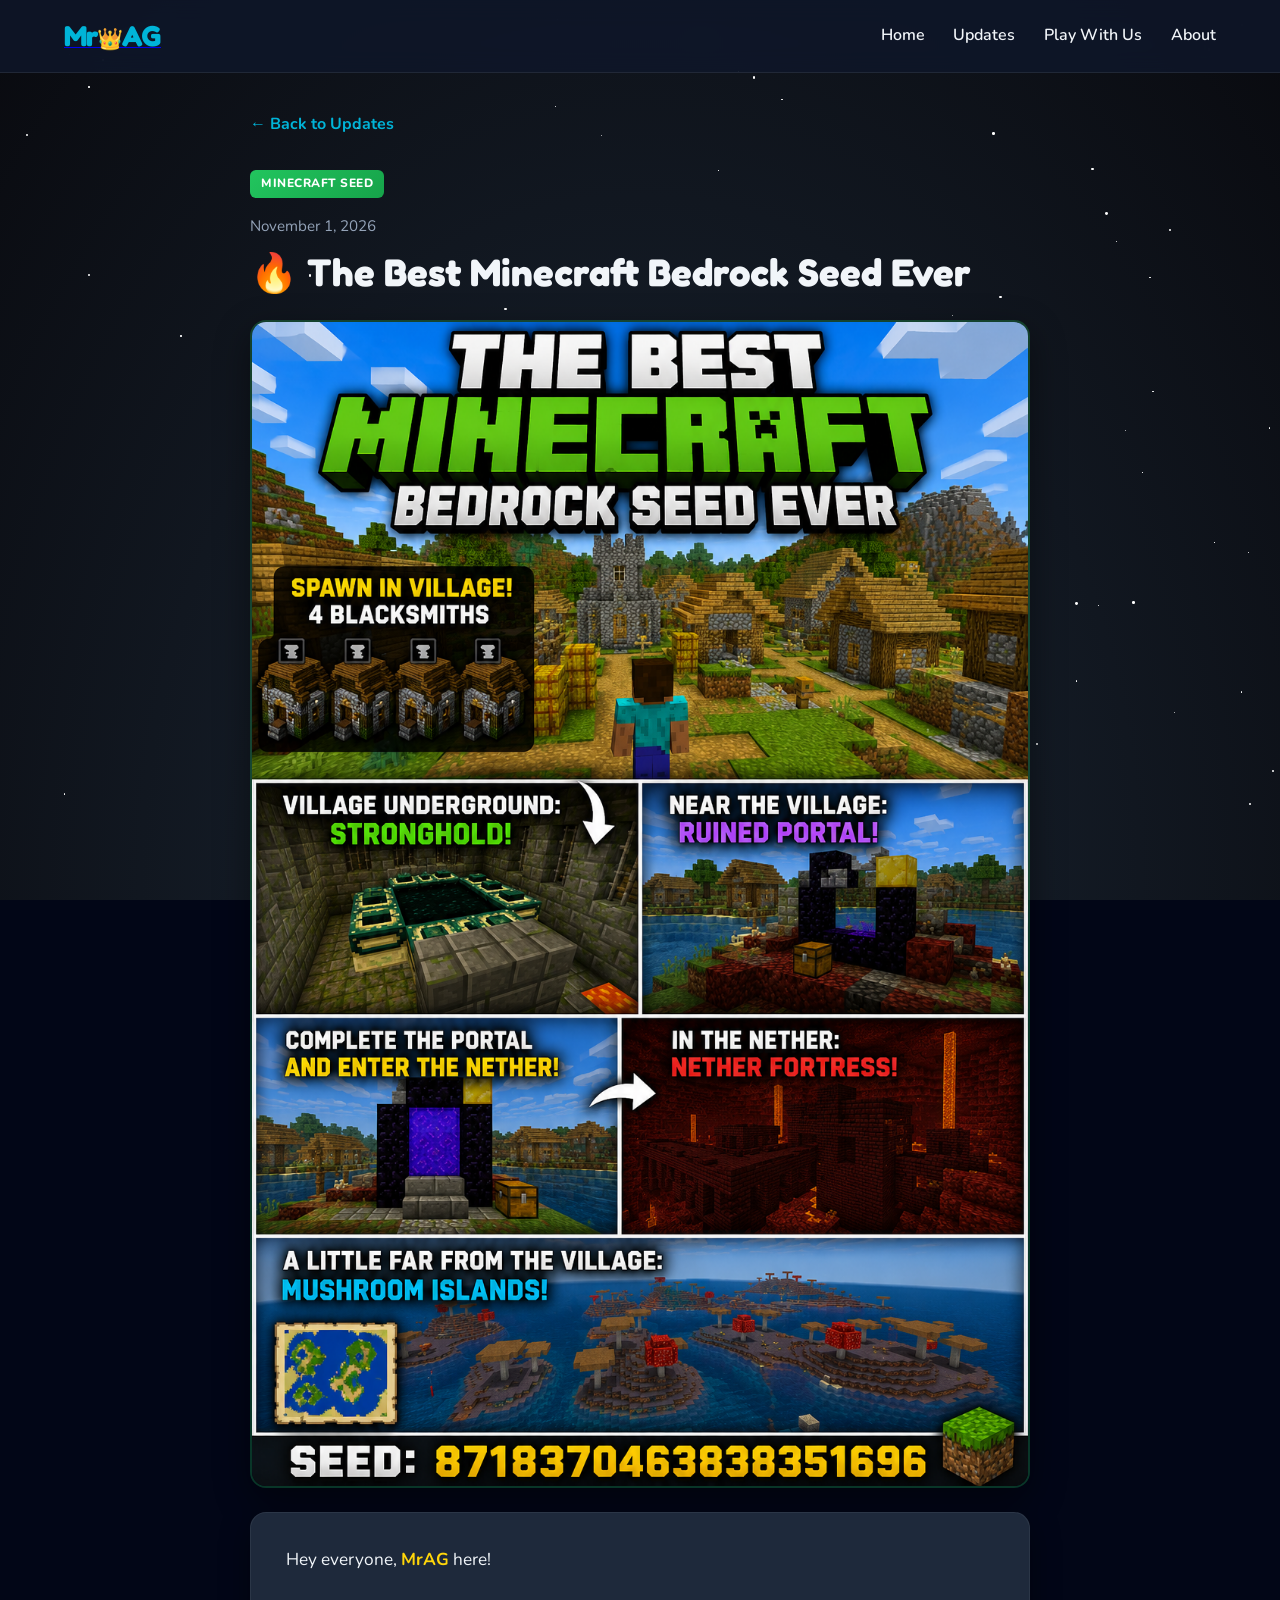
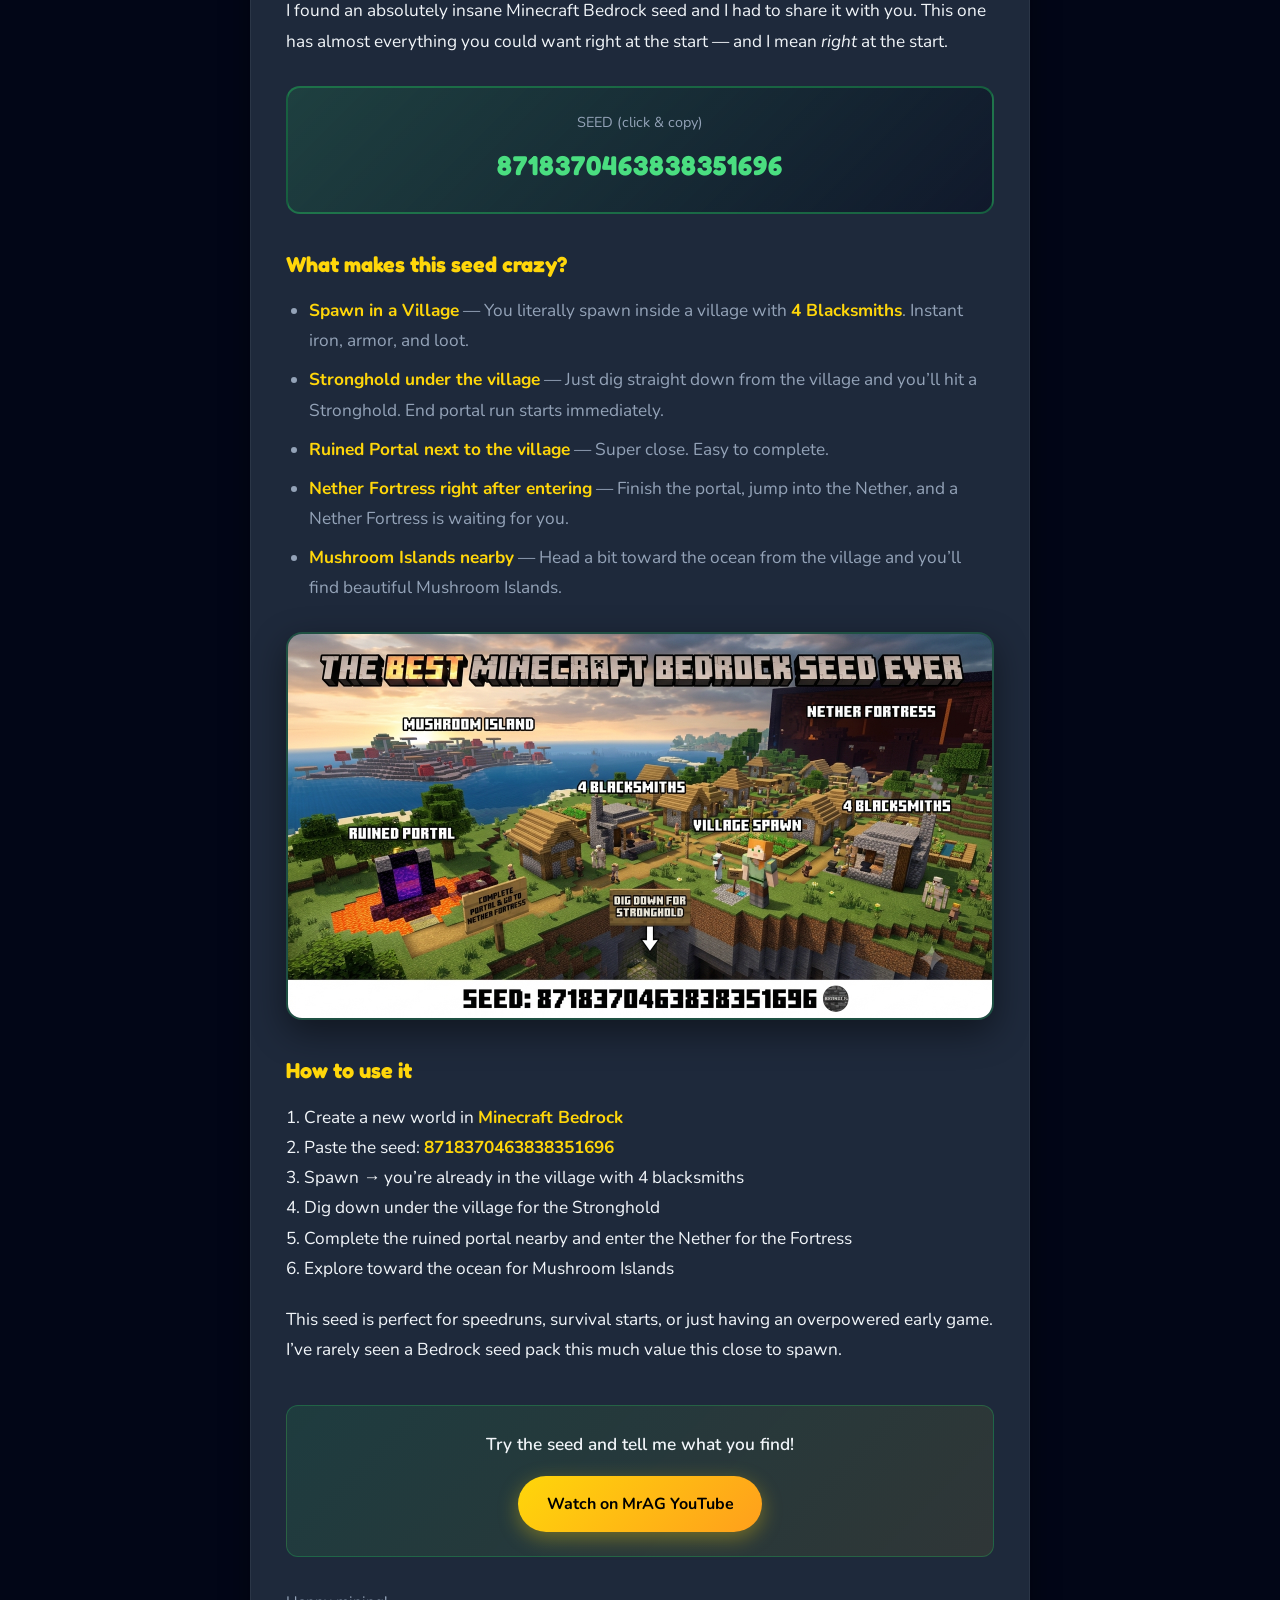
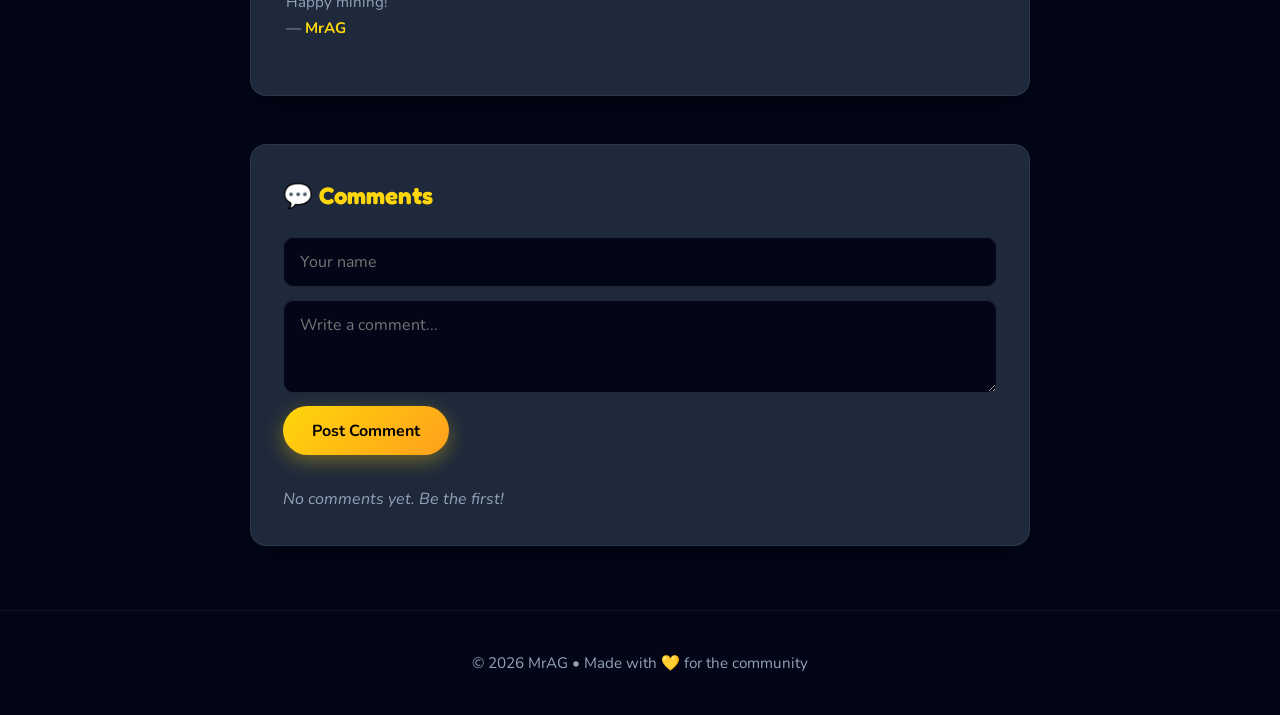
==== post-best-bedrock-seed.html @ db1613ca "Add files via upload" ====
<!DOCTYPE html>
<html lang="en">
<head>
  <meta charset="UTF-8" />
  <meta name="viewport" content="width=device-width, initial-scale=1.0" />
  <title>The Best Minecraft Bedrock Seed Ever | MrAG</title>
  <link rel="stylesheet" href="style.css" />
  <link rel="preconnect" href="https://fonts.googleapis.com">
  <link rel="preconnect" href="https://fonts.gstatic.com" crossorigin>
  <link href="https://fonts.googleapis.com/css2?family=Fredoka:wght@400;500;600;700&family=Nunito:wght@400;600;700;800&display=swap" rel="stylesheet">
  <style>
    .post-page {
      position: relative;
      z-index: 1;
      padding: 7rem 1.5rem 4rem;
      min-height: 100vh;
    }
    .post-container {
      max-width: 780px;
      margin: 0 auto;
    }
    .back-link {
      display: inline-flex;
      align-items: center;
      gap: 0.4rem;
      color: var(--blue);
      text-decoration: none;
      font-weight: 700;
      margin-bottom: 2rem;
      transition: color 0.2s;
    }
    .back-link:hover { color: var(--yellow); }
    .post-header { margin-bottom: 1.5rem; }
    .post-header .date {
      color: var(--text-muted);
      font-size: 0.95rem;
      margin-bottom: 0.6rem;
    }
    .post-header h1 {
      font-family: 'Fredoka', sans-serif;
      font-size: clamp(1.7rem, 5vw, 2.4rem);
      line-height: 1.25;
      margin-bottom: 1rem;
    }
    .post-badge {
      display: inline-block;
      background: linear-gradient(135deg, #22c55e, #16a34a);
      color: white;
      font-size: 0.75rem;
      font-weight: 800;
      padding: 0.3rem 0.7rem;
      border-radius: 6px;
      letter-spacing: 0.5px;
      margin-bottom: 1rem;
    }
    .post-image {
      margin-bottom: 1.5rem;
      border-radius: 16px;
      overflow: hidden;
      box-shadow: 0 12px 35px rgba(0,0,0,0.45);
      border: 2px solid rgba(34, 197, 94, 0.25);
    }
    .post-image img {
      width: 100%;
      height: auto;
      display: block;
    }
    .post-body {
      background: var(--card);
      border-radius: var(--radius);
      padding: 2rem 2.2rem;
      border: 1px solid rgba(255,255,255,0.06);
      box-shadow: var(--shadow);
      line-height: 1.75;
      font-size: 1.08rem;
    }
    .post-body p { margin-bottom: 1.3rem; color: var(--text); }
    .post-body h2 {
      font-family: 'Fredoka', sans-serif;
      font-size: 1.35rem;
      color: var(--yellow);
      margin: 2rem 0 0.8rem;
    }
    .post-body ul {
      margin: 0.8rem 0 1.5rem 1.4rem;
      color: var(--text-muted);
    }
    .post-body li { margin-bottom: 0.55rem; }
    .post-body strong { color: var(--yellow); }
    .seed-box {
      margin: 1.8rem 0;
      padding: 1.4rem 1.6rem;
      background: linear-gradient(135deg, rgba(34, 197, 94, 0.15), rgba(15, 23, 42, 0.9));
      border-radius: 14px;
      border: 2px solid rgba(34, 197, 94, 0.4);
      text-align: center;
    }
    .seed-box .label {
      font-size: 0.9rem;
      color: var(--text-muted);
      margin-bottom: 0.4rem;
    }
    .seed-box .seed-number {
      font-family: 'Fredoka', monospace, sans-serif;
      font-size: clamp(1.2rem, 4vw, 1.7rem);
      font-weight: 700;
      color: #4ade80;
      letter-spacing: 1px;
      word-break: break-all;
      user-select: all;
    }
    .cta-box {
      margin-top: 2.5rem;
      padding: 1.5rem;
      background: linear-gradient(135deg, rgba(34, 197, 94, 0.12), rgba(255, 214, 10, 0.08));
      border-radius: 12px;
      border: 1px solid rgba(34, 197, 94, 0.3);
      text-align: center;
    }
    .cta-box p { margin-bottom: 1rem; font-weight: 600; }
    .comments-section {
      margin-top: 3rem;
      background: var(--card);
      border-radius: var(--radius);
      padding: 2rem;
      border: 1px solid rgba(255,255,255,0.06);
      box-shadow: var(--shadow);
    }
    .comments-title {
      font-family: 'Fredoka', sans-serif;
      font-size: 1.5rem;
      margin-bottom: 1.4rem;
      color: var(--yellow);
    }
    .comment-form {
      display: flex;
      flex-direction: column;
      gap: 0.8rem;
      margin-bottom: 2rem;
    }
    .comment-form input,
    .comment-form textarea {
      background: var(--darker);
      border: 1px solid rgba(255,255,255,0.12);
      border-radius: 10px;
      padding: 0.8rem 1rem;
      color: var(--text);
      font-size: 1rem;
      font-family: inherit;
      outline: none;
    }
    .comment-form input:focus,
    .comment-form textarea:focus { border-color: var(--blue); }
    .comment-form button { align-self: flex-start; }
    .comments-list {
      display: flex;
      flex-direction: column;
      gap: 1rem;
    }
    .comment-item {
      background: var(--darker);
      border-radius: 12px;
      padding: 1rem 1.2rem;
      border-left: 3px solid var(--blue);
    }
    .comment-item .c-name {
      font-weight: 700;
      color: var(--yellow);
      margin-bottom: 0.25rem;
    }
    .comment-item .c-date {
      font-size: 0.8rem;
      color: var(--text-muted);
      margin-bottom: 0.5rem;
    }
    .comment-item .c-text {
      color: var(--text);
      white-space: pre-wrap;
      line-height: 1.5;
    }
    .no-comments {
      color: var(--text-muted);
      font-style: italic;
    }
  </style>
</head>
<body>
  <div class="stars" id="stars"></div>

  <nav class="navbar">
    <div class="nav-container">
      <a href="index.html" class="logo">
        <span class="logo-text">Mr<span class="logo-crown">👑</span>AG</span>
      </a>
      <ul class="nav-links" id="navLinks">
        <li><a href="index.html#home">Home</a></li>
        <li><a href="index.html#updates">Updates</a></li>
        <li><a href="index.html#play">Play With Us</a></li>
        <li><a href="index.html#about">About</a></li>
      </ul>
      <button class="hamburger" id="hamburger" aria-label="Menu">
        <span></span><span></span><span></span>
      </button>
    </div>
  </nav>

  <main class="post-page" data-post-id="best-bedrock-seed">
    <div class="post-container">
      <a href="index.html#updates" class="back-link">← Back to Updates</a>

      <article>
        <div class="post-header">
          <span class="post-badge">MINECRAFT SEED</span>
          <div class="date">November 1, 2026</div>
          <h1>🔥 The Best Minecraft Bedrock Seed Ever</h1>
        </div>

        <div class="post-image">
          <img src="seed-guide.jpg" alt="The Best Minecraft Bedrock Seed Ever - Full Guide" />
        </div>

        <div class="post-body">
          <p>Hey everyone, <strong>MrAG</strong> here!</p>

          <p>I found an absolutely insane Minecraft Bedrock seed and I had to share it with you. This one has almost everything you could want right at the start — and I mean <em>right</em> at the start.</p>

          <div class="seed-box">
            <div class="label">SEED (click & copy)</div>
            <div class="seed-number">8718370463838351696</div>
          </div>

          <h2>What makes this seed crazy?</h2>
          <ul>
            <li><strong>Spawn in a Village</strong> — You literally spawn inside a village with <strong>4 Blacksmiths</strong>. Instant iron, armor, and loot.</li>
            <li><strong>Stronghold under the village</strong> — Just dig straight down from the village and you’ll hit a Stronghold. End portal run starts immediately.</li>
            <li><strong>Ruined Portal next to the village</strong> — Super close. Easy to complete.</li>
            <li><strong>Nether Fortress right after entering</strong> — Finish the portal, jump into the Nether, and a Nether Fortress is waiting for you.</li>
            <li><strong>Mushroom Islands nearby</strong> — Head a bit toward the ocean from the village and you’ll find beautiful Mushroom Islands.</li>
          </ul>

          <div class="post-image" style="margin: 1.8rem 0;">
            <img src="seed-overview.jpg" alt="Seed overview - Village, Portal, Stronghold, Mushroom Island" />
          </div>

          <h2>How to use it</h2>
          <p>1. Create a new world in <strong>Minecraft Bedrock</strong><br>
          2. Paste the seed: <strong>8718370463838351696</strong><br>
          3. Spawn → you’re already in the village with 4 blacksmiths<br>
          4. Dig down under the village for the Stronghold<br>
          5. Complete the ruined portal nearby and enter the Nether for the Fortress<br>
          6. Explore toward the ocean for Mushroom Islands</p>

          <p>This seed is perfect for speedruns, survival starts, or just having an overpowered early game. I’ve rarely seen a Bedrock seed pack this much value this close to spawn.</p>

          <div class="cta-box">
            <p>Try the seed and tell me what you find!</p>
            <a href="https://www.youtube.com/channel/UCVmaqsWX8SFFUA2DObU6sYA" target="_blank" class="btn btn-primary">Watch on MrAG YouTube</a>
          </div>

          <p style="margin-top: 2rem; color: var(--text-muted); font-size: 0.95rem;">
            Happy mining!<br>
            — <strong>MrAG</strong>
          </p>
        </div>
      </article>

      <div class="comments-section" id="commentsSection">
        <h2 class="comments-title">💬 Comments</h2>
        <form class="comment-form" id="commentForm">
          <input type="text" id="commentName" placeholder="Your name" required maxlength="40" />
          <textarea id="commentText" placeholder="Write a comment..." rows="3" required maxlength="500"></textarea>
          <button type="submit" class="btn btn-primary">Post Comment</button>
        </form>
        <div class="comments-list" id="commentsList"></div>
      </div>
    </div>
  </main>

  <footer class="footer">
    <div class="container">
      <p>© 2026 MrAG • Made with 💛 for the community</p>
    </div>
  </footer>

  <script src="script.js"></script>
</body>
</html>
---- style.css ----
/* ========== RESET & BASE ========== */
* {
  margin: 0;
  padding: 0;
  box-sizing: border-box;
}

:root {
  --yellow: #ffd60a;
  --yellow-dark: #f4a261;
  --blue: #00b4d8;
  --blue-dark: #0077b6;
  --purple: #7b2cbf;
  --dark: #0f172a;
  --darker: #020617;
  --card: #1e293b;
  --text: #f1f5f9;
  --text-muted: #94a3b8;
  --success: #22c55e;
  --radius: 16px;
  --shadow: 0 10px 30px rgba(0,0,0,0.4);
}

html {
  scroll-behavior: smooth;
}

body {
  font-family: 'Nunito', 'Fredoka', sans-serif;
  background: var(--darker);
  color: var(--text);
  line-height: 1.6;
  overflow-x: hidden;
}

/* ========== STARS BACKGROUND ========== */
.stars {
  position: fixed;
  top: 0;
  left: 0;
  width: 100%;
  height: 100%;
  pointer-events: none;
  z-index: 0;
  background: radial-gradient(ellipse at bottom, #1b2735 0%, #090a0f 100%);
}

.star {
  position: absolute;
  background: white;
  border-radius: 50%;
  animation: twinkle var(--duration) ease-in-out infinite;
}

@keyframes twinkle {
  0%, 100% { opacity: 0.3; transform: scale(1); }
  50% { opacity: 1; transform: scale(1.2); }
}

/* ========== NAVBAR ========== */
.navbar {
  position: fixed;
  top: 0;
  left: 0;
  width: 100%;
  z-index: 1000;
  background: rgba(15, 23, 42, 0.85);
  backdrop-filter: blur(12px);
  border-bottom: 1px solid rgba(255,255,255,0.08);
}

.nav-container {
  max-width: 1200px;
  margin: 0 auto;
  padding: 0.8rem 1.5rem;
  display: flex;
  align-items: center;
  justify-content: space-between;
}

.logo-text {
  font-family: 'Fredoka', sans-serif;
  font-size: 1.8rem;
  font-weight: 700;
  color: var(--blue);
  text-decoration: none;
  letter-spacing: -1px;
}

.logo-crown {
  font-size: 1.3rem;
  vertical-align: middle;
}

.nav-links {
  display: flex;
  list-style: none;
  gap: 1.8rem;
  align-items: center;
}

.nav-links a {
  color: var(--text);
  text-decoration: none;
  font-weight: 600;
  font-size: 1rem;
  transition: color 0.2s;
}

.nav-links a:hover {
  color: var(--yellow);
}

.btn-nav {
  background: linear-gradient(135deg, var(--yellow), var(--yellow-dark));
  color: #000 !important;
  padding: 0.45rem 1.1rem;
  border-radius: 50px;
  font-weight: 700 !important;
}

.hamburger {
  display: none;
  flex-direction: column;
  gap: 5px;
  background: none;
  border: none;
  cursor: pointer;
}

.hamburger span {
  width: 26px;
  height: 3px;
  background: var(--text);
  border-radius: 3px;
  transition: 0.3s;
}

/* ========== HERO ========== */
.hero {
  position: relative;
  min-height: 100vh;
  display: flex;
  align-items: center;
  padding: 6rem 1.5rem 4rem;
  z-index: 1;
}

.hero-content {
  max-width: 1200px;
  margin: 0 auto;
  display: grid;
  grid-template-columns: 1.2fr 1fr;
  gap: 3rem;
  align-items: center;
  width: 100%;
}

.hero-text h1 {
  font-family: 'Fredoka', sans-serif;
  font-size: clamp(2.5rem, 6vw, 4rem);
  font-weight: 700;
  line-height: 1.15;
  margin-bottom: 0.8rem;
}

.highlight {
  background: linear-gradient(135deg, var(--yellow), #ff9f1c);
  -webkit-background-clip: text;
  -webkit-text-fill-color: transparent;
  background-clip: text;
}

.tagline {
  font-size: 1.25rem;
  color: var(--blue);
  font-weight: 700;
  margin-bottom: 0.6rem;
}

.hero-desc {
  color: var(--text-muted);
  font-size: 1.1rem;
  margin-bottom: 2rem;
  max-width: 480px;
}

.hero-btns {
  display: flex;
  gap: 1rem;
  flex-wrap: wrap;
}

.btn {
  display: inline-block;
  padding: 0.85rem 1.8rem;
  border-radius: 50px;
  font-weight: 700;
  font-size: 1rem;
  text-decoration: none;
  transition: all 0.25s ease;
  border: none;
  cursor: pointer;
  font-family: inherit;
}

.btn-primary {
  background: linear-gradient(135deg, var(--yellow), #ff9f1c);
  color: #000;
  box-shadow: 0 6px 20px rgba(255, 214, 10, 0.35);
}

.btn-primary:hover {
  transform: translateY(-3px);
  box-shadow: 0 10px 28px rgba(255, 214, 10, 0.5);
}

.btn-secondary {
  background: transparent;
  color: var(--text);
  border: 2px solid var(--blue);
}

.btn-secondary:hover {
  background: var(--blue);
  color: #000;
}

/* Hero Logo */
.hero-character {
  position: relative;
  display: flex;
  justify-content: center;
  align-items: center;
}

.logo-hero {
  max-width: 420px;
  width: 100%;
}

.hero-logo {
  width: 100%;
  height: auto;
  border-radius: 20px;
  animation: bounce 3s ease-in-out infinite;
  filter: drop-shadow(0 12px 28px rgba(0, 180, 216, 0.35));
  display: block;
}

@keyframes bounce {
  0%, 100% { transform: translateY(0); }
  50% { transform: translateY(-14px); }
}

.wave {
  position: absolute;
  bottom: 0;
  left: 0;
  width: 100%;
  line-height: 0;
}

.wave svg {
  width: 100%;
  height: 80px;
}

/* ========== SECTIONS ========== */
.section {
  position: relative;
  z-index: 1;
  padding: 5rem 1.5rem;
}

.container {
  max-width: 1100px;
  margin: 0 auto;
}

.section-title {
  font-family: 'Fredoka', sans-serif;
  font-size: clamp(1.8rem, 4vw, 2.6rem);
  text-align: center;
  margin-bottom: 0.5rem;
}

.section-subtitle {
  text-align: center;
  color: var(--text-muted);
  margin-bottom: 3rem;
  font-size: 1.1rem;
}

/* ========== UPDATES ========== */
.updates-section {
  background: var(--darker);
}

.updates-list {
  display: flex;
  flex-direction: column;
  gap: 1.4rem;
  margin-bottom: 3rem;
}

.update-card-link {
  text-decoration: none;
  color: inherit;
  display: block;
}

.update-card {
  background: var(--card);
  border-radius: var(--radius);
  padding: 1.5rem 1.8rem;
  border-left: 5px solid var(--yellow);
  box-shadow: var(--shadow);
  transition: transform 0.25s, box-shadow 0.25s;
  cursor: pointer;
}

.update-card-link:hover .update-card {
  transform: translateY(-5px);
  box-shadow: 0 16px 40px rgba(0,0,0,0.5);
}

.update-meta {
  display: flex;
  align-items: center;
  gap: 0.8rem;
  margin-bottom: 0.7rem;
}

.update-meta .badge-new {
  background: #ef4444;
  color: white;
  font-size: 0.7rem;
  font-weight: 800;
  padding: 0.2rem 0.55rem;
  border-radius: 5px;
  letter-spacing: 0.5px;
}

.update-meta .date {
  font-size: 0.85rem;
  color: var(--text-muted);
}

.update-card h3 {
  font-size: 1.3rem;
  margin-bottom: 0.5rem;
  color: var(--yellow);
}

.update-thumb {
  margin: 0.8rem 0 1rem;
  border-radius: 12px;
  overflow: hidden;
  border: 1px solid rgba(255,255,255,0.08);
}
.update-thumb img {
  width: 100%;
  height: auto;
  display: block;
  max-height: 220px;
  object-fit: cover;
}
.update-card .preview {
  color: var(--text-muted);
  font-size: 1rem;
  margin-bottom: 0.9rem;
  line-height: 1.55;
}

.update-card .read-more {
  color: var(--blue);
  font-weight: 700;
  font-size: 0.95rem;
}

.update-card-link:hover .read-more {
  color: var(--yellow);
}

/* ========== ABOUT ========== */
.about-section {
  background: var(--dark);
}

.about-content {
  display: grid;
  grid-template-columns: 1.5fr 1fr;
  gap: 3rem;
  align-items: center;
}

.about-text p {
  margin-bottom: 1rem;
  font-size: 1.1rem;
  color: var(--text-muted);
}

.about-text strong {
  color: var(--yellow);
}

.social-links {
  display: flex;
  gap: 1rem;
  margin-top: 1.8rem;
  flex-wrap: wrap;
}

.social-btn {
  padding: 0.7rem 1.4rem;
  border-radius: 50px;
  font-weight: 700;
  text-decoration: none;
  transition: 0.25s;
}

.social-btn.youtube {
  background: #ff0000;
  color: white;
}

.social-btn.instagram {
  background: linear-gradient(45deg, #f09433, #e6683c, #dc2743, #cc2366, #bc1888);
  color: white;
}

.social-btn.discord {
  background: #5865f2;
  color: white;
}

.social-btn:hover {
  transform: translateY(-3px);
  filter: brightness(1.1);
}

.about-character {
  display: flex;
  justify-content: center;
  align-items: center;
}

.about-logo {
  max-width: 340px;
  width: 100%;
  height: auto;
  border-radius: 18px;
  animation: bounce 3s ease-in-out infinite;
  filter: drop-shadow(0 10px 25px rgba(0, 180, 216, 0.35));
  display: block;
}

/* ========== FOOTER ========== */
.footer {
  background: var(--darker);
  padding: 2.5rem 1.5rem;
  text-align: center;
  border-top: 1px solid rgba(255,255,255,0.06);
  position: relative;
  z-index: 1;
}

.footer p {
  color: var(--text-muted);
  font-size: 0.95rem;
}

.footer-note {
  margin-top: 0.4rem;
  font-size: 0.8rem !important;
  opacity: 0.7;
}

/* ========== RESPONSIVE ========== */
@media (max-width: 900px) {
  .hero-content {
    grid-template-columns: 1fr;
    text-align: center;
  }
  .hero-desc {
    margin-left: auto;
    margin-right: auto;
  }
  .hero-btns {
    justify-content: center;
  }
  .hero-character {
    order: -1;
  }
  .logo-hero {
    max-width: 320px;
    margin: 0 auto;
  }
  .about-content {
    grid-template-columns: 1fr;
    text-align: center;
  }
  .social-links {
    justify-content: center;
  }
}

@media (max-width: 700px) {
  .nav-links {
    position: fixed;
    top: 70px;
    left: 0;
    width: 100%;
    background: var(--dark);
    flex-direction: column;
    padding: 1.5rem;
    gap: 1.2rem;
    transform: translateY(-150%);
    transition: transform 0.3s ease;
    border-bottom: 1px solid rgba(255,255,255,0.08);
  }
  .nav-links.active {
    transform: translateY(0);
  }
  .hamburger {
    display: flex;
  }
}


/* ========== PLAY WITH US ========== */
.play-section {
  background: var(--darker);
}

.players-grid {
  display: grid;
  grid-template-columns: repeat(auto-fit, minmax(240px, 1fr));
  gap: 1.6rem;
  margin-bottom: 2rem;
}

.player-card {
  background: var(--card);
  border-radius: var(--radius);
  padding: 1.8rem 1.5rem;
  text-align: center;
  border: 1px solid rgba(255,255,255,0.08);
  box-shadow: var(--shadow);
  transition: transform 0.25s, box-shadow 0.25s;
}

.player-card:hover {
  transform: translateY(-6px);
  box-shadow: 0 16px 40px rgba(0,0,0,0.5);
  border-color: rgba(0, 180, 216, 0.35);
}

.player-avatar {
  width: 80px;
  height: 80px;
  margin: 0 auto 0.9rem;
  border-radius: 16px;
  overflow: hidden;
  border: 3px solid rgba(0, 180, 216, 0.4);
  box-shadow: 0 4px 14px rgba(0,0,0,0.35);
  background: #1e293b;
}

.player-avatar img {
  width: 100%;
  height: 100%;
  object-fit: cover;
  display: block;
  image-rendering: pixelated;
}

.player-name {
  font-family: 'Fredoka', sans-serif;
  font-size: 1.25rem;
  color: var(--yellow);
  margin-bottom: 0.3rem;
  word-break: break-all;
}

.player-role {
  color: var(--blue);
  font-size: 0.9rem;
  font-weight: 600;
  margin-bottom: 0.5rem;
}

.player-id {
  color: var(--text-muted);
  font-size: 0.85rem;
  margin-bottom: 1rem;
}

.copy-btn {
  background: linear-gradient(135deg, var(--blue), var(--blue-dark));
  color: #000;
  border: none;
  padding: 0.55rem 1.3rem;
  border-radius: 50px;
  font-weight: 700;
  font-size: 0.9rem;
  cursor: pointer;
  font-family: inherit;
  transition: transform 0.2s, box-shadow 0.2s;
}

.copy-btn:hover {
  transform: scale(1.05);
  box-shadow: 0 6px 18px rgba(0, 180, 216, 0.4);
}

.copy-btn.copied {
  background: linear-gradient(135deg, #22c55e, #16a34a);
  color: white;
}

.play-note {
  text-align: center;
  color: var(--text-muted);
  font-size: 0.95rem;
  max-width: 520px;
  margin: 0 auto;
}
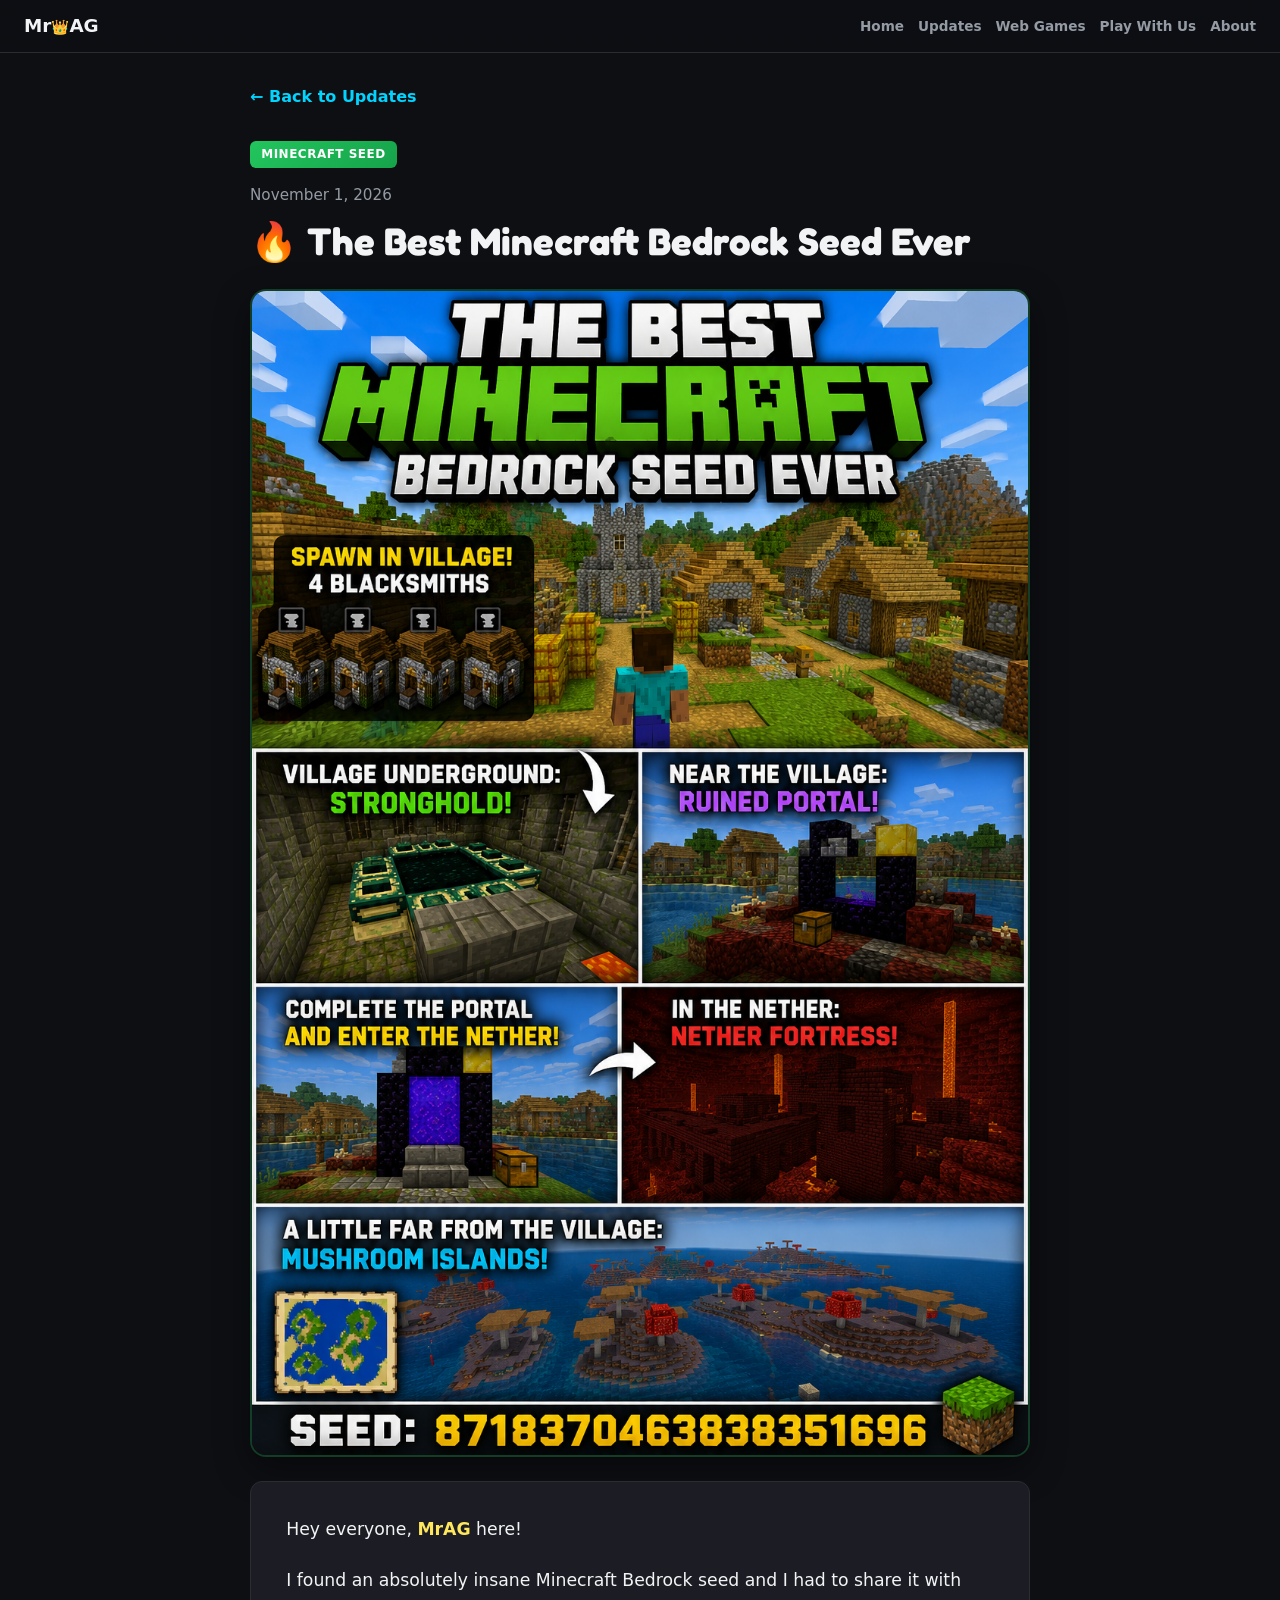
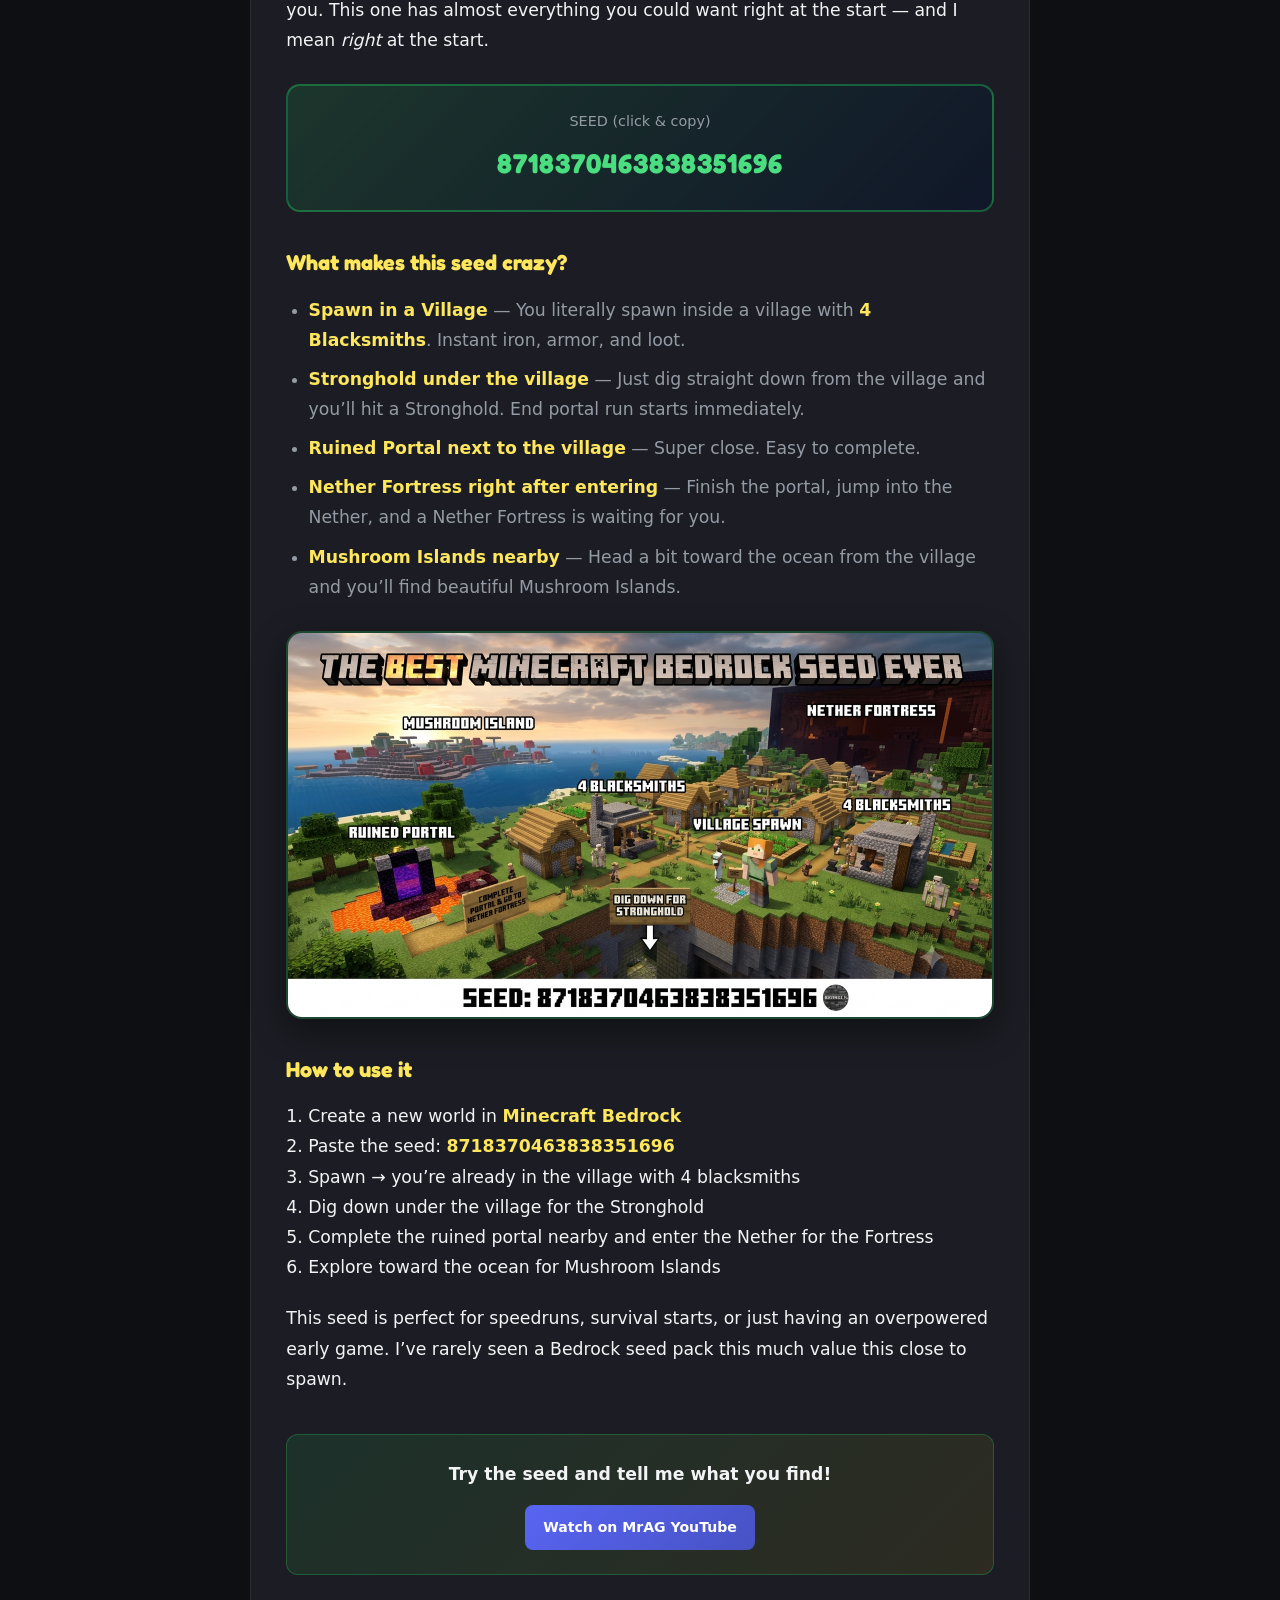
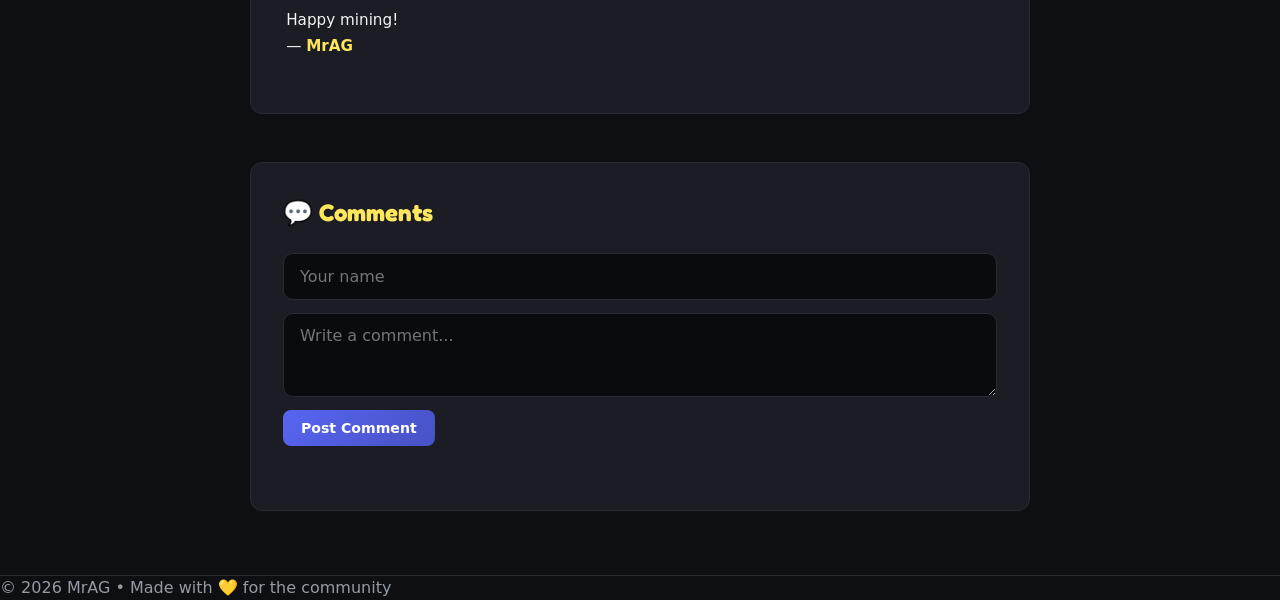
==== commit a9ca8bbf: "Complete website redesign" ====
--- a/post-best-bedrock-seed.html
+++ b/post-best-bedrock-seed.html
@@ -23,7 +23,7 @@
       display: inline-flex;
       align-items: center;
       gap: 0.4rem;
-      color: var(--blue);
+      color: var(--accent-2);
       text-decoration: none;
       font-weight: 700;
       margin-bottom: 2rem;
@@ -32,7 +32,7 @@
     .back-link:hover { color: var(--yellow); }
     .post-header { margin-bottom: 1.5rem; }
     .post-header .date {
-      color: var(--text-muted);
+      color: var(--muted);
       font-size: 0.95rem;
       margin-bottom: 0.6rem;
     }
@@ -83,7 +83,7 @@
     }
     .post-body ul {
       margin: 0.8rem 0 1.5rem 1.4rem;
-      color: var(--text-muted);
+      color: var(--muted);
     }
     .post-body li { margin-bottom: 0.55rem; }
     .post-body strong { color: var(--yellow); }
@@ -97,7 +97,7 @@
     }
     .seed-box .label {
       font-size: 0.9rem;
-      color: var(--text-muted);
+      color: var(--muted);
       margin-bottom: 0.4rem;
     }
     .seed-box .seed-number {
@@ -150,7 +150,7 @@
       outline: none;
     }
     .comment-form input:focus,
-    .comment-form textarea:focus { border-color: var(--blue); }
+    .comment-form textarea:focus { border-color: var(--accent-2); }
     .comment-form button { align-self: flex-start; }
     .comments-list {
       display: flex;
@@ -161,7 +161,7 @@
       background: var(--darker);
       border-radius: 12px;
       padding: 1rem 1.2rem;
-      border-left: 3px solid var(--blue);
+      border-left: 3px solid var(--accent-2);
     }
     .comment-item .c-name {
       font-weight: 700;
@@ -170,7 +170,7 @@
     }
     .comment-item .c-date {
       font-size: 0.8rem;
-      color: var(--text-muted);
+      color: var(--muted);
       margin-bottom: 0.5rem;
     }
     .comment-item .c-text {
@@ -179,32 +179,97 @@
       line-height: 1.5;
     }
     .no-comments {
-      color: var(--text-muted);
+      color: var(--muted);
       font-style: italic;
     }
+  
+    :root {
+      --bg: #0e0f13;
+      --card: #1c1d24;
+      --line: #2a2b33;
+      --text: #f2f3f5;
+      --muted: #949ba4;
+      --accent: #5865f2;
+      --accent-2: #00d4ff;
+      --yellow: #fee75c;
+      --darker: #0a0b0e;
+    }
+    body {
+      background: var(--bg) !important;
+      color: var(--text);
+      font-family: Inter, "Segoe UI", system-ui, sans-serif;
+      margin: 0;
+    }
+    .stars { display: none !important; }
+    .navbar { display: none !important; }
+    .post-topbar {
+      position: sticky; top: 0; z-index: 50;
+      display: flex; align-items: center; justify-content: space-between;
+      gap: 16px; padding: 12px 24px;
+      background: rgba(14,15,19,.95); backdrop-filter: blur(10px);
+      border-bottom: 1px solid var(--line);
+    }
+    .post-brand {
+      font-weight: 800; font-size: 1.15rem; color: var(--text); text-decoration: none;
+    }
+    .post-brand .crown { font-size: .9rem; }
+    .post-nav { display: flex; flex-wrap: wrap; gap: 6px 14px; }
+    .post-nav a {
+      color: var(--muted); text-decoration: none; font-size: .85rem; font-weight: 600;
+    }
+    .post-nav a:hover { color: var(--text); }
+    .post-page {
+      position: relative; z-index: 1;
+      padding: 2rem 1.5rem 4rem !important;
+      min-height: 100vh;
+    }
+    .back-link { color: var(--accent-2) !important; }
+    .back-link:hover { color: var(--yellow) !important; }
+    .post-header .date { color: var(--muted) !important; }
+    .post-body {
+      background: var(--card) !important;
+      border: 1px solid var(--line) !important;
+    }
+    .post-body p { color: var(--text) !important; }
+    .post-body h2 { color: var(--yellow) !important; }
+    .post-body ul { color: var(--muted) !important; }
+    .post-body strong { color: var(--yellow) !important; }
+    .comments-section {
+      background: var(--card) !important;
+      border: 1px solid var(--line) !important;
+    }
+    .comments-title { color: var(--yellow) !important; }
+    .comment-form input, .comment-form textarea {
+      background: var(--darker) !important;
+      border: 1px solid var(--line) !important;
+      color: var(--text) !important;
+    }
+    .footer, footer.footer {
+      background: var(--bg) !important;
+      border-top: 1px solid var(--line);
+      color: var(--muted);
+    }
+    @media (max-width: 700px) {
+      .post-nav { display: none; }
+      .post-topbar { padding: 12px 16px; }
+    }
+
   </style>
 </head>
 <body>
   <div class="stars" id="stars"></div>
 
-  <nav class="navbar">
-    <div class="nav-container">
-      <a href="index.html" class="logo">
-        <span class="logo-text">Mr<span class="logo-crown">👑</span>AG</span>
-      </a>
-      <ul class="nav-links" id="navLinks">
-        <li><a href="index.html#home">Home</a></li>
-        <li><a href="index.html#updates">Updates</a></li>
-        <li><a href="index.html#play">Play With Us</a></li>
-        <li><a href="index.html#about">About</a></li>
-      </ul>
-      <button class="hamburger" id="hamburger" aria-label="Menu">
-        <span></span><span></span><span></span>
-      </button>
-    </div>
-  </nav>
-
-  <main class="post-page" data-post-id="best-bedrock-seed">
+  <header class="post-topbar">
+    <a href="index.html" class="post-brand">Mr<span class="crown">👑</span>AG</a>
+    <nav class="post-nav">
+      <a href="index.html#home">Home</a>
+      <a href="index.html#updates">Updates</a>
+      <a href="index.html#games">Web Games</a>
+      <a href="index.html#play">Play With Us</a>
+      <a href="index.html#about">About</a>
+    </nav>
+  </header>
+<main class="post-page" data-post-id="best-bedrock-seed">
     <div class="post-container">
       <a href="index.html#updates" class="back-link">← Back to Updates</a>
 
@@ -257,7 +322,7 @@
             <a href="https://www.youtube.com/channel/UCVmaqsWX8SFFUA2DObU6sYA" target="_blank" class="btn btn-primary">Watch on MrAG YouTube</a>
           </div>
 
-          <p style="margin-top: 2rem; color: var(--text-muted); font-size: 0.95rem;">
+          <p style="margin-top: 2rem; color: var(--muted); font-size: 0.95rem;">
             Happy mining!<br>
             — <strong>MrAG</strong>
           </p>
--- a/style.css
+++ b/style.css
@@ -1,629 +1,552 @@
-/* ========== RESET & BASE ========== */
-* {
-  margin: 0;
-  padding: 0;
-  box-sizing: border-box;
-}
-
+/* ========== MrAG — Discord-style layout ========== */
 :root {
-  --yellow: #ffd60a;
-  --yellow-dark: #f4a261;
-  --blue: #00b4d8;
-  --blue-dark: #0077b6;
-  --purple: #7b2cbf;
-  --dark: #0f172a;
-  --darker: #020617;
-  --card: #1e293b;
-  --text: #f1f5f9;
-  --text-muted: #94a3b8;
-  --success: #22c55e;
-  --radius: 16px;
-  --shadow: 0 10px 30px rgba(0,0,0,0.4);
-}
-
-html {
-  scroll-behavior: smooth;
-}
-
+  --bg: #0e0f13;
+  --sidebar: #111214;
+  --sidebar-hover: #1a1b1f;
+  --panel: #16171c;
+  --card: #1c1d24;
+  --card-hover: #23242c;
+  --line: #2a2b33;
+  --text: #f2f3f5;
+  --muted: #949ba4;
+  --accent: #5865f2;
+  --accent-2: #00d4ff;
+  --yellow: #fee75c;
+  --good: #23a559;
+  --danger: #ed4245;
+  --radius: 12px;
+  --sidebar-w: 260px;
+}
+
+* { box-sizing: border-box; margin: 0; padding: 0; }
+html { scroll-behavior: smooth; }
 body {
-  font-family: 'Nunito', 'Fredoka', sans-serif;
-  background: var(--darker);
+  font-family: Inter, "Segoe UI", system-ui, sans-serif;
+  background: var(--bg);
   color: var(--text);
-  line-height: 1.6;
-  overflow-x: hidden;
-}
-
-/* ========== STARS BACKGROUND ========== */
-.stars {
+  min-height: 100vh;
+  line-height: 1.5;
+}
+a { color: inherit; text-decoration: none; }
+.app { display: flex; min-height: 100vh; }
+
+.sidebar {
+  width: var(--sidebar-w);
+  background: var(--sidebar);
+  border-right: 1px solid var(--line);
+  display: flex;
+  flex-direction: column;
   position: fixed;
-  top: 0;
-  left: 0;
-  width: 100%;
-  height: 100%;
-  pointer-events: none;
-  z-index: 0;
-  background: radial-gradient(ellipse at bottom, #1b2735 0%, #090a0f 100%);
-}
-
-.star {
-  position: absolute;
-  background: white;
-  border-radius: 50%;
-  animation: twinkle var(--duration) ease-in-out infinite;
-}
-
-@keyframes twinkle {
-  0%, 100% { opacity: 0.3; transform: scale(1); }
-  50% { opacity: 1; transform: scale(1.2); }
-}
-
-/* ========== NAVBAR ========== */
-.navbar {
-  position: fixed;
-  top: 0;
-  left: 0;
-  width: 100%;
-  z-index: 1000;
-  background: rgba(15, 23, 42, 0.85);
-  backdrop-filter: blur(12px);
-  border-bottom: 1px solid rgba(255,255,255,0.08);
-}
-
-.nav-container {
-  max-width: 1200px;
-  margin: 0 auto;
-  padding: 0.8rem 1.5rem;
+  top: 0; left: 0; bottom: 0;
+  z-index: 100;
+  transition: transform .25s ease;
+}
+.sidebar-brand {
   display: flex;
   align-items: center;
-  justify-content: space-between;
-}
-
-.logo-text {
-  font-family: 'Fredoka', sans-serif;
-  font-size: 1.8rem;
-  font-weight: 700;
-  color: var(--blue);
-  text-decoration: none;
-  letter-spacing: -1px;
-}
-
-.logo-crown {
-  font-size: 1.3rem;
-  vertical-align: middle;
-}
-
-.nav-links {
-  display: flex;
-  list-style: none;
-  gap: 1.8rem;
-  align-items: center;
-}
-
-.nav-links a {
-  color: var(--text);
-  text-decoration: none;
-  font-weight: 600;
-  font-size: 1rem;
-  transition: color 0.2s;
-}
-
-.nav-links a:hover {
-  color: var(--yellow);
-}
-
-.btn-nav {
-  background: linear-gradient(135deg, var(--yellow), var(--yellow-dark));
-  color: #000 !important;
-  padding: 0.45rem 1.1rem;
-  border-radius: 50px;
-  font-weight: 700 !important;
-}
-
-.hamburger {
-  display: none;
-  flex-direction: column;
-  gap: 5px;
-  background: none;
-  border: none;
-  cursor: pointer;
-}
-
-.hamburger span {
-  width: 26px;
-  height: 3px;
-  background: var(--text);
-  border-radius: 3px;
-  transition: 0.3s;
-}
-
-/* ========== HERO ========== */
-.hero {
+  gap: 12px;
+  padding: 18px 16px;
+  border-bottom: 1px solid var(--line);
+}
+.sidebar-logo-img {
+  width: 42px; height: 42px; border-radius: 12px; object-fit: cover;
+}
+.sidebar-title { font-weight: 800; font-size: 1.05rem; letter-spacing: -0.02em; }
+.sidebar-sub { font-size: .72rem; color: var(--muted); }
+.sidebar-nav {
+  flex: 1; padding: 12px 10px;
+  display: flex; flex-direction: column; gap: 4px; overflow-y: auto;
+}
+.nav-item {
+  display: flex; align-items: center; gap: 10px;
+  padding: 10px 12px; border-radius: 8px;
+  font-weight: 600; font-size: .92rem; color: var(--muted);
+  transition: background .15s, color .15s;
+}
+.nav-item:hover { background: var(--sidebar-hover); color: var(--text); }
+.nav-item.active { background: var(--accent); color: #fff; }
+.nav-icon { font-size: 1.1rem; width: 1.4em; text-align: center; }
+.sidebar-footer { padding: 14px 12px 18px; border-top: 1px solid var(--line); }
+.yt-btn {
+  display: block; text-align: center; background: #ff0000; color: #fff;
+  font-weight: 700; font-size: .88rem; padding: 11px 14px; border-radius: 8px;
+  transition: filter .15s;
+}
+.yt-btn:hover { filter: brightness(1.1); }
+.sidebar-overlay {
+  display: none; position: fixed; inset: 0;
+  background: rgba(0,0,0,.55); z-index: 90;
+}
+
+.main {
+  flex: 1; margin-left: var(--sidebar-w); min-width: 0;
+  display: flex; flex-direction: column; min-height: 100vh;
+}
+.topbar {
+  position: sticky; top: 0; z-index: 50; height: 52px;
+  display: flex; align-items: center; gap: 12px; padding: 0 20px;
+  background: rgba(14, 15, 19, .92); backdrop-filter: blur(10px);
+  border-bottom: 1px solid var(--line);
+}
+.menu-toggle {
+  display: none; background: var(--card); border: 1px solid var(--line);
+  color: var(--text); width: 38px; height: 38px; border-radius: 8px;
+  font-size: 1.2rem; cursor: pointer;
+}
+.topbar-title { font-weight: 700; font-size: .95rem; flex: 1; }
+.topbar-yt {
+  font-size: .82rem; font-weight: 600; color: var(--muted);
+  padding: 6px 12px; border-radius: 6px; border: 1px solid var(--line);
+}
+.topbar-yt:hover { color: var(--text); border-color: var(--muted); }
+.content { padding: 24px 28px 40px; max-width: 980px; }
+
+.panel { display: none; animation: fadeIn .25s ease; }
+.panel.panel-active { display: block; }
+@keyframes fadeIn {
+  from { opacity: 0; transform: translateY(6px); }
+  to { opacity: 1; transform: none; }
+}
+.panel-head { margin-bottom: 22px; }
+.panel-head h2 { font-size: 1.45rem; font-weight: 800; letter-spacing: -0.02em; }
+.panel-head p { color: var(--muted); font-size: .9rem; margin-top: 4px; }
+.games-head {
+  display: flex; align-items: flex-start; justify-content: space-between;
+  gap: 16px; flex-wrap: wrap;
+}
+
+.btn {
+  display: inline-flex; align-items: center; justify-content: center;
+  padding: 10px 18px; border-radius: 8px; font-weight: 700;
+  font-size: .88rem; border: none; cursor: pointer; font-family: inherit;
+  transition: filter .15s, transform .1s;
+}
+.btn:active { transform: translateY(1px); }
+.btn-primary {
+  background: linear-gradient(135deg, var(--accent), #4752c4); color: #fff;
+}
+.btn-primary:hover { filter: brightness(1.12); }
+.btn-ghost {
+  background: var(--card); color: var(--text); border: 1px solid var(--line);
+}
+.btn-ghost:hover { background: var(--card-hover); }
+
+.hero-panel {
+  display: grid; grid-template-columns: 1.2fr .8fr; gap: 28px;
+  align-items: center; background: var(--panel); border: 1px solid var(--line);
+  border-radius: 16px; padding: 28px 32px; margin-bottom: 22px;
+}
+.eyebrow {
+  color: var(--accent-2); font-size: .8rem; font-weight: 700;
+  text-transform: uppercase; letter-spacing: .08em; margin-bottom: 8px;
+}
+.hero-panel h1 {
+  font-size: clamp(1.6rem, 3.5vw, 2.2rem); font-weight: 800;
+  letter-spacing: -0.03em; margin-bottom: 10px;
+}
+.grad {
+  background: linear-gradient(135deg, var(--yellow), #f59e0b);
+  -webkit-background-clip: text; -webkit-text-fill-color: transparent; background-clip: text;
+}
+.lead { color: var(--muted); font-size: 1rem; max-width: 420px; margin-bottom: 20px; }
+.hero-actions { display: flex; flex-wrap: wrap; gap: 10px; }
+.hero-logo {
+  width: 100%; max-width: 280px; border-radius: 16px; display: block; margin: 0 auto;
+  box-shadow: 0 12px 40px rgba(88, 101, 242, .2);
+}
+.quick-grid { display: grid; grid-template-columns: repeat(4, 1fr); gap: 12px; }
+.quick-card {
+  background: var(--card); border: 1px solid var(--line); border-radius: var(--radius);
+  padding: 18px 16px; transition: border-color .15s, background .15s, transform .15s;
+}
+.quick-card:hover {
+  border-color: var(--accent); background: var(--card-hover); transform: translateY(-2px);
+}
+.qc-icon { font-size: 1.5rem; display: block; margin-bottom: 8px; }
+.qc-title { display: block; font-weight: 700; font-size: .95rem; margin-bottom: 2px; }
+.qc-desc { display: block; font-size: .78rem; color: var(--muted); }
+
+.updates-list { display: flex; flex-direction: column; gap: 14px; }
+.update-card-link { display: block; }
+.update-card {
+  background: var(--card); border: 1px solid var(--line); border-radius: var(--radius);
+  padding: 16px 18px; border-left: 3px solid var(--accent);
+  transition: border-color .15s, background .15s, transform .15s;
+}
+.update-card-link:hover .update-card {
+  background: var(--card-hover); border-left-color: var(--yellow); transform: translateX(3px);
+}
+.update-meta { display: flex; align-items: center; gap: 10px; margin-bottom: 6px; }
+.badge-new, .badge-soon {
+  font-size: .68rem; font-weight: 800; padding: 2px 8px; border-radius: 4px; letter-spacing: .04em;
+}
+.badge-new { background: var(--danger); color: #fff; }
+.badge-soon { background: #7c5cff; color: #fff; }
+.date { font-size: .78rem; color: var(--muted); }
+.update-card h3 { font-size: 1.05rem; font-weight: 700; margin-bottom: 10px; }
+.update-thumb {
+  border-radius: 10px; overflow: hidden; margin-bottom: 10px;
+  border: 1px solid var(--line); max-height: 200px;
+}
+.update-thumb img {
+  width: 100%; height: auto; max-height: 200px; object-fit: cover; display: block;
+}
+.preview { color: var(--muted); font-size: .88rem; margin-bottom: 8px; }
+.read-more { font-size: .85rem; font-weight: 700; color: var(--accent-2); }
+
+.arcade-hero {
   position: relative;
-  min-height: 100vh;
-  display: flex;
-  align-items: center;
-  padding: 6rem 1.5rem 4rem;
-  z-index: 1;
-}
-
-.hero-content {
-  max-width: 1200px;
-  margin: 0 auto;
-  display: grid;
-  grid-template-columns: 1.2fr 1fr;
-  gap: 3rem;
-  align-items: center;
-  width: 100%;
-}
-
-.hero-text h1 {
-  font-family: 'Fredoka', sans-serif;
-  font-size: clamp(2.5rem, 6vw, 4rem);
-  font-weight: 700;
-  line-height: 1.15;
-  margin-bottom: 0.8rem;
-}
-
-.highlight {
-  background: linear-gradient(135deg, var(--yellow), #ff9f1c);
-  -webkit-background-clip: text;
-  -webkit-text-fill-color: transparent;
-  background-clip: text;
-}
-
-.tagline {
-  font-size: 1.25rem;
-  color: var(--blue);
-  font-weight: 700;
-  margin-bottom: 0.6rem;
-}
-
-.hero-desc {
-  color: var(--text-muted);
-  font-size: 1.1rem;
-  margin-bottom: 2rem;
-  max-width: 480px;
-}
-
-.hero-btns {
-  display: flex;
-  gap: 1rem;
-  flex-wrap: wrap;
-}
-
-.btn {
-  display: inline-block;
-  padding: 0.85rem 1.8rem;
-  border-radius: 50px;
-  font-weight: 700;
-  font-size: 1rem;
-  text-decoration: none;
-  transition: all 0.25s ease;
-  border: none;
-  cursor: pointer;
-  font-family: inherit;
-}
-
-.btn-primary {
-  background: linear-gradient(135deg, var(--yellow), #ff9f1c);
-  color: #000;
-  box-shadow: 0 6px 20px rgba(255, 214, 10, 0.35);
-}
-
-.btn-primary:hover {
+  background: linear-gradient(145deg, #12131a 0%, #1a1530 50%, #0e1520 100%);
+  border: 1px solid #2a2b40; border-radius: 16px; padding: 28px 30px;
+  margin-bottom: 22px; overflow: hidden;
+}
+.arcade-hero-glow {
+  position: absolute; right: -40px; top: -40px; width: 220px; height: 220px;
+  background: radial-gradient(circle, rgba(124, 92, 255, .35), transparent 70%);
+  pointer-events: none;
+}
+.arcade-badge {
+  display: inline-block; font-size: .7rem; font-weight: 800;
+  letter-spacing: .12em; color: var(--accent-2); margin-bottom: 8px;
+}
+.arcade-hero h3 { font-size: 1.35rem; font-weight: 800; margin-bottom: 8px; position: relative; }
+.arcade-hero p {
+  color: var(--muted); font-size: .92rem; max-width: 480px; margin-bottom: 16px; position: relative;
+}
+.games-grid {
+  display: grid; grid-template-columns: repeat(auto-fill, minmax(160px, 1fr)); gap: 12px;
+}
+.game-card {
+  background: #14151c; border: 1px solid #252632; border-radius: 12px;
+  padding: 18px 14px; display: flex; flex-direction: column; gap: 4px;
+  transition: transform .15s, border-color .15s, box-shadow .15s;
+  position: relative; overflow: hidden;
+}
+.game-card::before {
+  content: ""; position: absolute; inset: 0; opacity: 0;
+  background: radial-gradient(180px 100px at 30% 0%, var(--g, #5865f2), transparent 70%);
+  opacity: 0; transition: opacity .2s; pointer-events: none;
+  mix-blend-mode: soft-light;
+}
+.game-card:hover {
   transform: translateY(-3px);
-  box-shadow: 0 10px 28px rgba(255, 214, 10, 0.5);
-}
-
-.btn-secondary {
-  background: transparent;
-  color: var(--text);
-  border: 2px solid var(--blue);
-}
-
-.btn-secondary:hover {
-  background: var(--blue);
-  color: #000;
-}
-
-/* Hero Logo */
-.hero-character {
+  border-color: var(--g, var(--accent));
+  box-shadow: 0 10px 28px rgba(0,0,0,.4);
+}
+.game-card:hover::before { opacity: .35; }
+.g-ico { font-size: 1.6rem; margin-bottom: 4px; position: relative; }
+.g-name { font-weight: 700; font-size: .9rem; position: relative; }
+.g-desc { font-size: .72rem; color: var(--muted); position: relative; }
+
+.players-grid {
+  display: grid; grid-template-columns: repeat(3, 1fr); gap: 14px; margin-bottom: 16px;
+}
+.player-card {
+  background: var(--card); border: 1px solid var(--line); border-radius: var(--radius);
+  padding: 22px 16px; text-align: center;
+  transition: border-color .15s, transform .15s;
+}
+.player-card:hover { border-color: var(--accent); transform: translateY(-3px); }
+.player-avatar {
+  width: 72px; height: 72px; margin: 0 auto 12px; border-radius: 14px;
+  overflow: hidden; border: 2px solid rgba(88, 101, 242, .45); background: #1e293b;
+}
+.player-avatar img {
+  width: 100%; height: 100%; object-fit: cover; image-rendering: pixelated;
+}
+.player-name {
+  font-size: 1rem; font-weight: 700; color: var(--yellow);
+  word-break: break-all; margin-bottom: 4px;
+}
+.player-role { font-size: .8rem; color: var(--accent-2); margin-bottom: 14px; }
+.copy-btn {
+  background: var(--accent); color: #fff; border: none; padding: 8px 16px;
+  border-radius: 999px; font-weight: 700; font-size: .82rem; cursor: pointer;
+  font-family: inherit; transition: filter .15s;
+}
+.copy-btn:hover { filter: brightness(1.12); }
+.copy-btn.copied { background: var(--good); }
+.play-note { text-align: center; color: var(--muted); font-size: .85rem; }
+
+.about-row {
+  display: grid; grid-template-columns: 1.4fr 1fr; gap: 28px; align-items: center;
+  background: var(--panel); border: 1px solid var(--line); border-radius: 16px; padding: 28px;
+}
+.about-text p { color: var(--muted); margin-bottom: 10px; font-size: .98rem; }
+.about-text strong { color: var(--yellow); }
+.about-logo {
+  max-width: 260px; width: 100%; border-radius: 14px; display: block; margin: 0 auto;
+}
+.site-footer {
+  margin-top: 40px; padding-top: 20px; border-top: 1px solid var(--line);
+  text-align: center; color: var(--muted); font-size: .8rem;
+}
+
+@media (max-width: 900px) {
+  .hero-panel { grid-template-columns: 1fr; text-align: center; }
+  .lead { margin-left: auto; margin-right: auto; }
+  .hero-actions { justify-content: center; }
+  .quick-grid { grid-template-columns: repeat(2, 1fr); }
+  .players-grid { grid-template-columns: 1fr; }
+  .about-row { grid-template-columns: 1fr; text-align: center; }
+}
+@media (max-width: 768px) {
+  .sidebar { transform: translateX(-100%); }
+  .sidebar.open { transform: translateX(0); }
+  .sidebar-overlay.show { display: block; }
+  .main { margin-left: 0; }
+  .menu-toggle { display: grid; place-items: center; }
+  .content { padding: 16px 14px 32px; }
+}
+
+/* ========== Discord-style animated nameplate (canvas) ========== */
+.arcade-hero {
   position: relative;
-  display: flex;
-  justify-content: center;
-  align-items: center;
-}
-
-.logo-hero {
-  max-width: 420px;
-  width: 100%;
-}
-
-.hero-logo {
-  width: 100%;
-  height: auto;
-  border-radius: 20px;
-  animation: bounce 3s ease-in-out infinite;
-  filter: drop-shadow(0 12px 28px rgba(0, 180, 216, 0.35));
+  overflow: hidden;
+  transition: border-color .2s, box-shadow .2s;
+}
+.nameplate-wrap {
+  position: absolute;
+  right: 18px;
+  top: 50%;
+  transform: translateY(-50%);
+  z-index: 5;
+  pointer-events: none;
+  filter: drop-shadow(0 0 12px rgba(255, 30, 70, 0.55));
+}
+#npCanvas {
   display: block;
-}
-
-@keyframes bounce {
-  0%, 100% { transform: translateY(0); }
-  50% { transform: translateY(-14px); }
-}
-
-.wave {
-  position: absolute;
-  bottom: 0;
-  left: 0;
-  width: 100%;
-  line-height: 0;
-}
-
-.wave svg {
-  width: 100%;
-  height: 80px;
-}
-
-/* ========== SECTIONS ========== */
-.section {
-  position: relative;
-  z-index: 1;
-  padding: 5rem 1.5rem;
-}
-
-.container {
-  max-width: 1100px;
-  margin: 0 auto;
-}
-
-.section-title {
-  font-family: 'Fredoka', sans-serif;
-  font-size: clamp(1.8rem, 4vw, 2.6rem);
-  text-align: center;
-  margin-bottom: 0.5rem;
-}
-
-.section-subtitle {
-  text-align: center;
-  color: var(--text-muted);
-  margin-bottom: 3rem;
-  font-size: 1.1rem;
-}
-
-/* ========== UPDATES ========== */
-.updates-section {
-  background: var(--darker);
-}
-
-.updates-list {
-  display: flex;
-  flex-direction: column;
-  gap: 1.4rem;
-  margin-bottom: 3rem;
-}
-
-.update-card-link {
-  text-decoration: none;
-  color: inherit;
-  display: block;
-}
-
-.update-card {
-  background: var(--card);
-  border-radius: var(--radius);
-  padding: 1.5rem 1.8rem;
-  border-left: 5px solid var(--yellow);
-  box-shadow: var(--shadow);
-  transition: transform 0.25s, box-shadow 0.25s;
-  cursor: pointer;
-}
-
-.update-card-link:hover .update-card {
-  transform: translateY(-5px);
-  box-shadow: 0 16px 40px rgba(0,0,0,0.5);
-}
-
-.update-meta {
-  display: flex;
-  align-items: center;
-  gap: 0.8rem;
-  margin-bottom: 0.7rem;
-}
-
-.update-meta .badge-new {
-  background: #ef4444;
-  color: white;
-  font-size: 0.7rem;
-  font-weight: 800;
-  padding: 0.2rem 0.55rem;
-  border-radius: 5px;
-  letter-spacing: 0.5px;
-}
-
-.update-meta .date {
-  font-size: 0.85rem;
-  color: var(--text-muted);
-}
-
-.update-card h3 {
-  font-size: 1.3rem;
-  margin-bottom: 0.5rem;
-  color: var(--yellow);
-}
-
-.update-thumb {
-  margin: 0.8rem 0 1rem;
-  border-radius: 12px;
-  overflow: hidden;
-  border: 1px solid rgba(255,255,255,0.08);
-}
-.update-thumb img {
-  width: 100%;
-  height: auto;
-  display: block;
-  max-height: 220px;
-  object-fit: cover;
-}
-.update-card .preview {
-  color: var(--text-muted);
-  font-size: 1rem;
-  margin-bottom: 0.9rem;
-  line-height: 1.55;
-}
-
-.update-card .read-more {
-  color: var(--blue);
-  font-weight: 700;
-  font-size: 0.95rem;
-}
-
-.update-card-link:hover .read-more {
-  color: var(--yellow);
-}
-
-/* ========== ABOUT ========== */
-.about-section {
-  background: var(--dark);
-}
-
-.about-content {
-  display: grid;
-  grid-template-columns: 1.5fr 1fr;
-  gap: 3rem;
-  align-items: center;
-}
-
-.about-text p {
-  margin-bottom: 1rem;
-  font-size: 1.1rem;
-  color: var(--text-muted);
-}
-
-.about-text strong {
-  color: var(--yellow);
-}
-
-.social-links {
-  display: flex;
-  gap: 1rem;
-  margin-top: 1.8rem;
-  flex-wrap: wrap;
-}
-
-.social-btn {
-  padding: 0.7rem 1.4rem;
-  border-radius: 50px;
-  font-weight: 700;
-  text-decoration: none;
-  transition: 0.25s;
-}
-
-.social-btn.youtube {
-  background: #ff0000;
-  color: white;
-}
-
-.social-btn.instagram {
-  background: linear-gradient(45deg, #f09433, #e6683c, #dc2743, #cc2366, #bc1888);
-  color: white;
-}
-
-.social-btn.discord {
-  background: #5865f2;
-  color: white;
-}
-
-.social-btn:hover {
-  transform: translateY(-3px);
-  filter: brightness(1.1);
-}
-
-.about-character {
-  display: flex;
-  justify-content: center;
-  align-items: center;
-}
-
-.about-logo {
-  max-width: 340px;
-  width: 100%;
-  height: auto;
-  border-radius: 18px;
-  animation: bounce 3s ease-in-out infinite;
-  filter: drop-shadow(0 10px 25px rgba(0, 180, 216, 0.35));
-  display: block;
-}
-
-/* ========== FOOTER ========== */
-.footer {
-  background: var(--darker);
-  padding: 2.5rem 1.5rem;
-  text-align: center;
-  border-top: 1px solid rgba(255,255,255,0.06);
-  position: relative;
-  z-index: 1;
-}
-
-.footer p {
-  color: var(--text-muted);
-  font-size: 0.95rem;
-}
-
-.footer-note {
-  margin-top: 0.4rem;
-  font-size: 0.8rem !important;
-  opacity: 0.7;
-}
-
-/* ========== RESPONSIVE ========== */
-@media (max-width: 900px) {
-  .hero-content {
-    grid-template-columns: 1fr;
-    text-align: center;
-  }
-  .hero-desc {
-    margin-left: auto;
-    margin-right: auto;
-  }
-  .hero-btns {
-    justify-content: center;
-  }
-  .hero-character {
-    order: -1;
-  }
-  .logo-hero {
-    max-width: 320px;
-    margin: 0 auto;
-  }
-  .about-content {
-    grid-template-columns: 1fr;
-    text-align: center;
-  }
-  .social-links {
-    justify-content: center;
-  }
-}
-
+  width: 220px;
+  height: 52px;
+  border-radius: 8px;
+}
+.arcade-hero.lightning-on {
+  border-color: rgba(255, 45, 90, 0.85) !important;
+  box-shadow:
+    0 0 0 1px rgba(255, 40, 80, 0.6),
+    0 0 40px rgba(255, 20, 70, 0.5),
+    0 0 80px rgba(160, 0, 40, 0.35),
+    inset 0 0 50px rgba(255, 20, 60, 0.12);
+}
+.nav-item[data-section="games"].lightning-on {
+  background: linear-gradient(90deg, #2a0814, #5a0c28) !important;
+  color: #fff !important;
+  box-shadow: 0 0 20px rgba(255, 40, 80, 0.5);
+}
+.games-grid.lightning-on .game-card {
+  border-color: rgba(255, 45, 90, 0.45);
+  box-shadow: 0 0 16px rgba(255, 20, 60, 0.2);
+}
 @media (max-width: 700px) {
-  .nav-links {
-    position: fixed;
-    top: 70px;
-    left: 0;
-    width: 100%;
-    background: var(--dark);
-    flex-direction: column;
-    padding: 1.5rem;
-    gap: 1.2rem;
-    transform: translateY(-150%);
-    transition: transform 0.3s ease;
-    border-bottom: 1px solid rgba(255,255,255,0.08);
-  }
-  .nav-links.active {
-    transform: translateY(0);
-  }
-  .hamburger {
-    display: flex;
-  }
-}
-
-
-/* ========== PLAY WITH US ========== */
-.play-section {
-  background: var(--darker);
-}
-
-.players-grid {
-  display: grid;
-  grid-template-columns: repeat(auto-fit, minmax(240px, 1fr));
-  gap: 1.6rem;
-  margin-bottom: 2rem;
-}
-
-.player-card {
-  background: var(--card);
-  border-radius: var(--radius);
-  padding: 1.8rem 1.5rem;
-  text-align: center;
-  border: 1px solid rgba(255,255,255,0.08);
-  box-shadow: var(--shadow);
-  transition: transform 0.25s, box-shadow 0.25s;
-}
-
-.player-card:hover {
-  transform: translateY(-6px);
-  box-shadow: 0 16px 40px rgba(0,0,0,0.5);
-  border-color: rgba(0, 180, 216, 0.35);
-}
-
-.player-avatar {
-  width: 80px;
-  height: 80px;
-  margin: 0 auto 0.9rem;
-  border-radius: 16px;
-  overflow: hidden;
-  border: 3px solid rgba(0, 180, 216, 0.4);
-  box-shadow: 0 4px 14px rgba(0,0,0,0.35);
-  background: #1e293b;
-}
-
-.player-avatar img {
-  width: 100%;
-  height: 100%;
-  object-fit: cover;
-  display: block;
-  image-rendering: pixelated;
-}
-
-.player-name {
-  font-family: 'Fredoka', sans-serif;
-  font-size: 1.25rem;
-  color: var(--yellow);
-  margin-bottom: 0.3rem;
-  word-break: break-all;
-}
-
-.player-role {
-  color: var(--blue);
-  font-size: 0.9rem;
-  font-weight: 600;
-  margin-bottom: 0.5rem;
-}
-
-.player-id {
-  color: var(--text-muted);
-  font-size: 0.85rem;
-  margin-bottom: 1rem;
-}
-
-.copy-btn {
-  background: linear-gradient(135deg, var(--blue), var(--blue-dark));
-  color: #000;
-  border: none;
-  padding: 0.55rem 1.3rem;
-  border-radius: 50px;
-  font-weight: 700;
-  font-size: 0.9rem;
-  cursor: pointer;
-  font-family: inherit;
-  transition: transform 0.2s, box-shadow 0.2s;
-}
-
-.copy-btn:hover {
-  transform: scale(1.05);
-  box-shadow: 0 6px 18px rgba(0, 180, 216, 0.4);
-}
-
-.copy-btn.copied {
-  background: linear-gradient(135deg, #22c55e, #16a34a);
-  color: white;
-}
-
-.play-note {
-  text-align: center;
-  color: var(--text-muted);
-  font-size: 0.95rem;
-  max-width: 520px;
-  margin: 0 auto;
-}
+  .nameplate-wrap { right: 8px; transform: translateY(-50%) scale(0.82); transform-origin: right center; }
+}
+/* MR AG Web Games electric hover — append this to the END of style.css */
+.nav-item[data-section="games"]{
+ position:relative;isolation:isolate;overflow:hidden;
+ transition:color .22s ease,background .22s ease,transform .22s ease,box-shadow .22s ease,border-color .22s ease
+}
+.nav-item[data-section="games"]::before{
+ content:"";position:absolute;inset:-2px;z-index:-1;pointer-events:none;opacity:0;
+ background:radial-gradient(ellipse at 15% 50%,rgba(255,35,75,.34),transparent 48%),
+ linear-gradient(105deg,transparent 8%,rgba(255,30,65,.15) 48%,transparent 78%);transform:translateX(-35%)
+}
+.nav-item[data-section="games"]::after{
+ content:"";position:absolute;inset:0;pointer-events:none;opacity:0;border-radius:inherit;
+ background:linear-gradient(118deg,transparent 0 18%,#ff3159 18.4%,#fff 18.8%,#ff3159 19.2%,transparent 19.7% 43%,
+ #ff3159 43.4%,#fff 43.8%,#ff3159 44.2%,transparent 44.8% 71%,#ff3159 71.4%,#fff 71.8%,#ff3159 72.2%,transparent 72.7%);
+ background-size:220% 100%;mix-blend-mode:screen;
+ filter:drop-shadow(0 0 3px #ff174d) drop-shadow(0 0 8px rgba(255,20,70,.9))
+}
+.nav-item[data-section="games"].lightning-on{
+ color:#fff!important;background:linear-gradient(100deg,rgba(255,20,65,.22),rgba(35,8,22,.9) 58%,rgba(255,20,65,.14))!important;
+ border-color:rgba(255,55,95,.85)!important;transform:translateX(4px);
+ box-shadow:inset 0 0 18px rgba(255,20,65,.22),0 0 8px rgba(255,25,70,.55),0 0 22px rgba(255,20,65,.28);
+ text-shadow:0 0 8px rgba(255,80,120,.75)
+}
+.nav-item[data-section="games"].lightning-on::before{opacity:1;animation:ag-energy-surge .72s ease-in-out infinite alternate}
+.nav-item[data-section="games"].lightning-on::after{opacity:.95;animation:ag-lightning-flicker .38s steps(2,end) infinite,ag-lightning-travel 1.1s linear infinite}
+.nav-item[data-section="games"].lightning-on .nav-icon{filter:drop-shadow(0 0 5px #ff3159) drop-shadow(0 0 10px #ff174d);animation:ag-icon-zap .55s ease-in-out infinite alternate}
+@keyframes ag-energy-surge{from{transform:translateX(-35%) scaleX(.85);filter:brightness(.8)}to{transform:translateX(18%) scaleX(1.12);filter:brightness(1.55)}}
+@keyframes ag-lightning-flicker{0%,100%{opacity:.95}35%{opacity:.25}55%{opacity:1}72%{opacity:.48}}
+@keyframes ag-lightning-travel{from{background-position:120% 0}to{background-position:-120% 0}}
+@keyframes ag-icon-zap{from{transform:scale(1)}to{transform:scale(1.12) rotate(-4deg)}}
+@media(prefers-reduced-motion:reduce){.nav-item[data-section="games"].lightning-on,.nav-item[data-section="games"].lightning-on::before,.nav-item[data-section="games"].lightning-on::after,.nav-item[data-section="games"].lightning-on .nav-icon{animation:none!important;transition:none!important}}
+
+
+/* =========================================================
+   MR AG — DISTINCT SIDEBAR HOVER FX
+   Append after the existing Web Games lightning CSS.
+   Home: portal | Updates: glitch scan | Play: green orbit | About: cosmic
+   ========================================================= */
+
+/* Shared base for all sidebar links */
+.sidebar-nav .nav-item{
+  position:relative;
+  isolation:isolate;
+  overflow:hidden;
+  transition:transform .24s cubic-bezier(.2,.8,.2,1), color .2s ease,
+             background .24s ease, box-shadow .24s ease, border-color .2s ease;
+}
+
+/* HOME — blue portal sweep */
+.sidebar-nav .nav-item[data-section="home"]::before{
+  content:"";position:absolute;inset:-45% -70%;z-index:-1;pointer-events:none;opacity:0;
+  background:conic-gradient(from 0deg at 50% 50%,transparent 0 58%,rgba(35,150,255,.08) 62%,
+    rgba(70,190,255,.65) 68%,rgba(120,220,255,.12) 72%,transparent 78% 100%);
+  filter:blur(1px);
+}
+.sidebar-nav .nav-item[data-section="home"]::after{
+  content:"";position:absolute;left:-120%;top:0;width:65%;height:100%;pointer-events:none;opacity:0;
+  background:linear-gradient(100deg,transparent,rgba(80,190,255,.26),rgba(220,250,255,.55),transparent);
+  transform:skewX(-22deg);
+}
+.sidebar-nav .nav-item[data-section="home"]:hover{
+  color:#eaf8ff!important;background:linear-gradient(90deg,rgba(0,135,255,.2),rgba(12,35,70,.6))!important;
+  transform:translateX(5px);box-shadow:inset 3px 0 #39baff,0 0 18px rgba(0,145,255,.25);
+}
+.sidebar-nav .nav-item[data-section="home"]:hover::before{opacity:1;animation:ag-home-portal 1.8s linear infinite}
+.sidebar-nav .nav-item[data-section="home"]:hover::after{opacity:1;animation:ag-home-sweep .8s ease-out}
+.sidebar-nav .nav-item[data-section="home"]:hover .nav-icon{filter:drop-shadow(0 0 7px #35baff);animation:ag-home-float .7s ease-in-out infinite alternate}
+@keyframes ag-home-portal{to{transform:rotate(360deg)}}
+@keyframes ag-home-sweep{to{left:150%}}
+@keyframes ag-home-float{to{transform:translateY(-3px) scale(1.12)}}
+
+/* UPDATES — red digital glitch + scanning beam */
+.sidebar-nav .nav-item[data-section="updates"]::before{
+  content:"";position:absolute;inset:0;z-index:-1;opacity:0;pointer-events:none;
+  background:repeating-linear-gradient(0deg,transparent 0 4px,rgba(255,35,75,.13) 5px 6px);
+}
+.sidebar-nav .nav-item[data-section="updates"]::after{
+  content:"";position:absolute;top:-35%;left:0;width:100%;height:22%;opacity:0;pointer-events:none;
+  background:linear-gradient(180deg,transparent,rgba(255,40,80,.65),rgba(255,190,205,.45),transparent);
+  filter:blur(1px);
+}
+.sidebar-nav .nav-item[data-section="updates"]:hover{
+  color:#fff!important;background:rgba(95,12,35,.42)!important;transform:translateX(4px);
+  box-shadow:inset 0 0 0 1px rgba(255,45,85,.35),0 0 14px rgba(255,25,65,.18);
+  text-shadow:2px 0 rgba(255,0,70,.7),-2px 0 rgba(0,220,255,.35);
+  animation:ag-update-glitch .42s steps(2,end) 2;
+}
+.sidebar-nav .nav-item[data-section="updates"]:hover::before{opacity:1;animation:ag-update-lines .22s steps(2,end) infinite}
+.sidebar-nav .nav-item[data-section="updates"]:hover::after{opacity:1;animation:ag-update-scan .85s linear infinite}
+.sidebar-nav .nav-item[data-section="updates"]:hover .nav-icon{filter:drop-shadow(0 0 6px #ff3159);animation:ag-update-shake .35s linear infinite}
+@keyframes ag-update-glitch{0%,100%{transform:translateX(4px)}25%{transform:translateX(7px) skewX(-2deg)}50%{transform:translateX(1px)}75%{transform:translateX(5px) skewX(2deg)}}
+@keyframes ag-update-lines{50%{opacity:.35}}
+@keyframes ag-update-scan{to{top:115%}}
+@keyframes ag-update-shake{25%{transform:translateX(-1px)}75%{transform:translateX(1px)}}
+
+/* PLAY WITH US — green magnetic pull + orbit ring */
+.sidebar-nav .nav-item[data-section="play"]::before{
+  content:"";position:absolute;inset:3px;border-radius:inherit;pointer-events:none;opacity:0;
+  border:1px solid rgba(45,255,155,.8);box-shadow:inset 0 0 12px rgba(0,255,145,.18),0 0 10px rgba(0,255,145,.25);
+}
+.sidebar-nav .nav-item[data-section="play"]::after{
+  content:"";position:absolute;left:-35%;top:-80%;width:35%;height:260%;pointer-events:none;opacity:0;
+  background:linear-gradient(90deg,transparent,rgba(35,255,155,.45),transparent);transform:rotate(25deg);
+}
+.sidebar-nav .nav-item[data-section="play"]:hover{
+  color:#eafff5!important;background:linear-gradient(90deg,rgba(0,220,125,.16),rgba(0,55,38,.5))!important;
+  transform:translateX(6px) scale(1.015);box-shadow:0 0 18px rgba(0,255,145,.18);
+}
+.sidebar-nav .nav-item[data-section="play"]:hover::before{opacity:1;animation:ag-play-orbit 1.15s linear infinite}
+.sidebar-nav .nav-item[data-section="play"]:hover::after{opacity:1;animation:ag-play-magnet .75s ease-in-out infinite alternate}
+.sidebar-nav .nav-item[data-section="play"]:hover .nav-icon{filter:drop-shadow(0 0 7px #28ff9b);animation:ag-play-bounce .6s ease-in-out infinite alternate}
+@keyframes ag-play-orbit{to{transform:rotate(360deg)}}
+@keyframes ag-play-magnet{to{left:100%}}
+@keyframes ag-play-bounce{to{transform:translateY(-4px) rotate(8deg) scale(1.13)}}
+
+/* ABOUT — violet cosmic stars + nebula bloom */
+.sidebar-nav .nav-item[data-section="about"]::before{
+  content:"";position:absolute;inset:-20%;z-index:-1;opacity:0;pointer-events:none;
+  background:radial-gradient(circle at 20% 50%,rgba(150,70,255,.42),transparent 35%),
+             radial-gradient(circle at 80% 40%,rgba(50,110,255,.28),transparent 38%);
+}
+.sidebar-nav .nav-item[data-section="about"]::after{
+  content:"✦   ·    ✧      ·   ✦";position:absolute;inset:0;display:flex;align-items:center;justify-content:flex-end;
+  padding-right:14px;letter-spacing:7px;font-size:12px;color:#d9b7ff;opacity:0;pointer-events:none;
+  text-shadow:0 0 8px #a65cff,0 0 16px #7040ff;
+}
+.sidebar-nav .nav-item[data-section="about"]:hover{
+  color:#f6edff!important;background:linear-gradient(90deg,rgba(115,50,220,.2),rgba(30,15,65,.55))!important;
+  transform:translateX(5px);box-shadow:inset 0 0 16px rgba(135,70,255,.16),0 0 16px rgba(120,60,255,.2);
+}
+.sidebar-nav .nav-item[data-section="about"]:hover::before{opacity:1;animation:ag-about-nebula 1.8s ease-in-out infinite alternate}
+.sidebar-nav .nav-item[data-section="about"]:hover::after{opacity:.85;animation:ag-about-stars 1.2s ease-in-out infinite alternate}
+.sidebar-nav .nav-item[data-section="about"]:hover .nav-icon{filter:drop-shadow(0 0 7px #b16cff);animation:ag-about-twinkle .9s ease-in-out infinite alternate}
+@keyframes ag-about-nebula{to{transform:scale(1.12);filter:hue-rotate(28deg) brightness(1.35)}}
+@keyframes ag-about-stars{to{opacity:.35;letter-spacing:10px}}
+@keyframes ag-about-twinkle{to{transform:rotate(12deg) scale(1.15)}}
+
+/* Keyboard accessibility + reduced motion */
+.sidebar-nav .nav-item:focus-visible{outline:2px solid rgba(130,190,255,.9);outline-offset:3px}
+@media(prefers-reduced-motion:reduce){
+ .sidebar-nav .nav-item,.sidebar-nav .nav-item::before,.sidebar-nav .nav-item::after,
+ .sidebar-nav .nav-item .nav-icon{animation:none!important;transition:none!important}
+}
+/* MR AG Web Games electric hover — append this to the END of style.css */
+.nav-item[data-section="games"]{
+ position:relative;isolation:isolate;overflow:hidden;
+ transition:color .22s ease,background .22s ease,transform .22s ease,box-shadow .22s ease,border-color .22s ease
+}
+.nav-item[data-section="games"]::before{
+ content:"";position:absolute;inset:-2px;z-index:-1;pointer-events:none;opacity:0;
+ background:radial-gradient(ellipse at 15% 50%,rgba(255,35,75,.34),transparent 48%),
+ linear-gradient(105deg,transparent 8%,rgba(255,30,65,.15) 48%,transparent 78%);transform:translateX(-35%)
+}
+.nav-item[data-section="games"]::after{
+ content:"";position:absolute;inset:0;pointer-events:none;opacity:0;border-radius:inherit;
+ background:linear-gradient(118deg,transparent 0 18%,#ff3159 18.4%,#fff 18.8%,#ff3159 19.2%,transparent 19.7% 43%,
+ #ff3159 43.4%,#fff 43.8%,#ff3159 44.2%,transparent 44.8% 71%,#ff3159 71.4%,#fff 71.8%,#ff3159 72.2%,transparent 72.7%);
+ background-size:220% 100%;mix-blend-mode:screen;
+ filter:drop-shadow(0 0 3px #ff174d) drop-shadow(0 0 8px rgba(255,20,70,.9))
+}
+.nav-item[data-section="games"].lightning-on{
+ color:#fff!important;background:linear-gradient(100deg,rgba(255,20,65,.22),rgba(35,8,22,.9) 58%,rgba(255,20,65,.14))!important;
+ border-color:rgba(255,55,95,.85)!important;transform:translateX(4px);
+ box-shadow:inset 0 0 18px rgba(255,20,65,.22),0 0 8px rgba(255,25,70,.55),0 0 22px rgba(255,20,65,.28);
+ text-shadow:0 0 8px rgba(255,80,120,.75)
+}
+.nav-item[data-section="games"].lightning-on::before{opacity:1;animation:ag-energy-surge .72s ease-in-out infinite alternate}
+.nav-item[data-section="games"].lightning-on::after{opacity:.95;animation:ag-lightning-flicker .38s steps(2,end) infinite,ag-lightning-travel 1.1s linear infinite}
+.nav-item[data-section="games"].lightning-on .nav-icon{filter:drop-shadow(0 0 5px #ff3159) drop-shadow(0 0 10px #ff174d);animation:ag-icon-zap .55s ease-in-out infinite alternate}
+@keyframes ag-energy-surge{from{transform:translateX(-35%) scaleX(.85);filter:brightness(.8)}to{transform:translateX(18%) scaleX(1.12);filter:brightness(1.55)}}
+@keyframes ag-lightning-flicker{0%,100%{opacity:.95}35%{opacity:.25}55%{opacity:1}72%{opacity:.48}}
+@keyframes ag-lightning-travel{from{background-position:120% 0}to{background-position:-120% 0}}
+@keyframes ag-icon-zap{from{transform:scale(1)}to{transform:scale(1.12) rotate(-4deg)}}
+@media(prefers-reduced-motion:reduce){.nav-item[data-section="games"].lightning-on,.nav-item[data-section="games"].lightning-on::before,.nav-item[data-section="games"].lightning-on::after,.nav-item[data-section="games"].lightning-on .nav-icon{animation:none!important;transition:none!important}}
+
+/* Web Games lightning stays ON continuously */
+.nav-item[data-section="games"].lightning-on{animation:ag-games-breathe 1.4s ease-in-out infinite alternate}
+.nav-item[data-section="games"].lightning-on::before{opacity:1;animation:ag-energy-surge .72s ease-in-out infinite alternate}
+.nav-item[data-section="games"].lightning-on::after{opacity:.95;animation:ag-lightning-flicker .38s steps(2,end) infinite,ag-lightning-travel 1.1s linear infinite}
+.nav-item[data-section="games"].lightning-on .nav-icon{filter:drop-shadow(0 0 5px #ff3159) drop-shadow(0 0 10px #ff174d);animation:ag-icon-zap .55s ease-in-out infinite alternate}
+@keyframes ag-games-breathe{from{box-shadow:inset 0 0 14px rgba(255,20,65,.18),0 0 7px rgba(255,25,70,.3)}to{box-shadow:inset 0 0 22px rgba(255,20,65,.3),0 0 20px rgba(255,20,65,.42)}}
+/* Animations intentionally remain visible on touch/mobile */
+
+/* ===== FIX: ALL SIDEBAR FX ALWAYS ACTIVE (no hover required) ===== */
+/* Home portal */
+.nav-item[data-section="home"]{color:#eaf8ff!important;background:linear-gradient(90deg,rgba(0,135,255,.16),rgba(12,35,70,.38))!important;box-shadow:inset 3px 0 #39baff,0 0 12px rgba(0,145,255,.2);}
+.nav-item[data-section="home"]::before{opacity:1!important;animation:ag-home-portal 1.8s linear infinite!important;}
+.nav-item[data-section="home"]::after{opacity:.8!important;animation:ag-home-sweep 1.5s ease-in-out infinite!important;}
+.nav-item[data-section="home"] .nav-icon{filter:drop-shadow(0 0 7px #35baff);animation:ag-home-float .7s ease-in-out infinite alternate;}
+/* Updates glitch + scan */
+.nav-item[data-section="updates"]{color:#fff!important;background:rgba(95,12,35,.28)!important;box-shadow:inset 0 0 0 1px rgba(255,45,85,.25),0 0 10px rgba(255,25,65,.14);text-shadow:1px 0 rgba(255,0,70,.45),-1px 0 rgba(0,220,255,.25);}
+.nav-item[data-section="updates"]::before{opacity:1!important;animation:ag-update-lines .22s steps(2,end) infinite!important;}
+.nav-item[data-section="updates"]::after{opacity:.8!important;animation:ag-update-scan 1.4s linear infinite!important;}
+.nav-item[data-section="updates"] .nav-icon{filter:drop-shadow(0 0 6px #ff3159);animation:ag-update-shake .55s linear infinite;}
+/* Play with us green orbit */
+.nav-item[data-section="play"]{color:#eafff5!important;background:linear-gradient(90deg,rgba(0,220,125,.12),rgba(0,55,38,.32))!important;box-shadow:0 0 12px rgba(0,255,145,.15);}
+.nav-item[data-section="play"]::before{opacity:1!important;animation:ag-play-orbit 1.15s linear infinite!important;}
+.nav-item[data-section="play"]::after{opacity:.8!important;animation:ag-play-magnet 1.2s ease-in-out infinite alternate!important;}
+.nav-item[data-section="play"] .nav-icon{filter:drop-shadow(0 0 7px #28ff9b);animation:ag-play-bounce .6s ease-in-out infinite alternate;}
+/* About purple cosmic */
+.nav-item[data-section="about"]{color:#f6edff!important;background:linear-gradient(90deg,rgba(115,50,220,.16),rgba(30,15,65,.32))!important;box-shadow:inset 0 0 12px rgba(135,70,255,.12),0 0 12px rgba(120,60,255,.16);}
+.nav-item[data-section="about"]::before{opacity:1!important;animation:ag-about-nebula 1.8s ease-in-out infinite alternate!important;}
+.nav-item[data-section="about"]::after{opacity:.75!important;animation:ag-about-stars 1.2s ease-in-out infinite alternate!important;}
+.nav-item[data-section="about"] .nav-icon{filter:drop-shadow(0 0 7px #b16cff);animation:ag-about-twinkle .9s ease-in-out infinite alternate;}
+/* Web Games lightning: activate without JS class */
+.nav-item[data-section="games"]{color:#fff!important;background:linear-gradient(100deg,rgba(255,20,65,.22),rgba(35,8,22,.9) 58%,rgba(255,20,65,.14))!important;border-color:rgba(255,55,95,.85)!important;box-shadow:inset 0 0 18px rgba(255,20,65,.22),0 0 8px rgba(255,25,70,.55),0 0 22px rgba(255,20,65,.28);text-shadow:0 0 8px rgba(255,80,120,.75);animation:ag-games-breathe 1.4s ease-in-out infinite alternate;}
+.nav-item[data-section="games"]::before{opacity:1!important;animation:ag-energy-surge .72s ease-in-out infinite alternate!important;}
+.nav-item[data-section="games"]::after{opacity:.95!important;animation:ag-lightning-flicker .38s steps(2,end) infinite,ag-lightning-travel 1.1s linear infinite!important;}
+.nav-item[data-section="games"] .nav-icon{filter:drop-shadow(0 0 5px #ff3159) drop-shadow(0 0 10px #ff174d);animation:ag-icon-zap .55s ease-in-out infinite alternate;}
+@media(prefers-reduced-motion:reduce){.nav-item[data-section]::before,.nav-item[data-section]::after,.nav-item[data-section] .nav-icon,.nav-item[data-section="games"]{animation:none!important}}
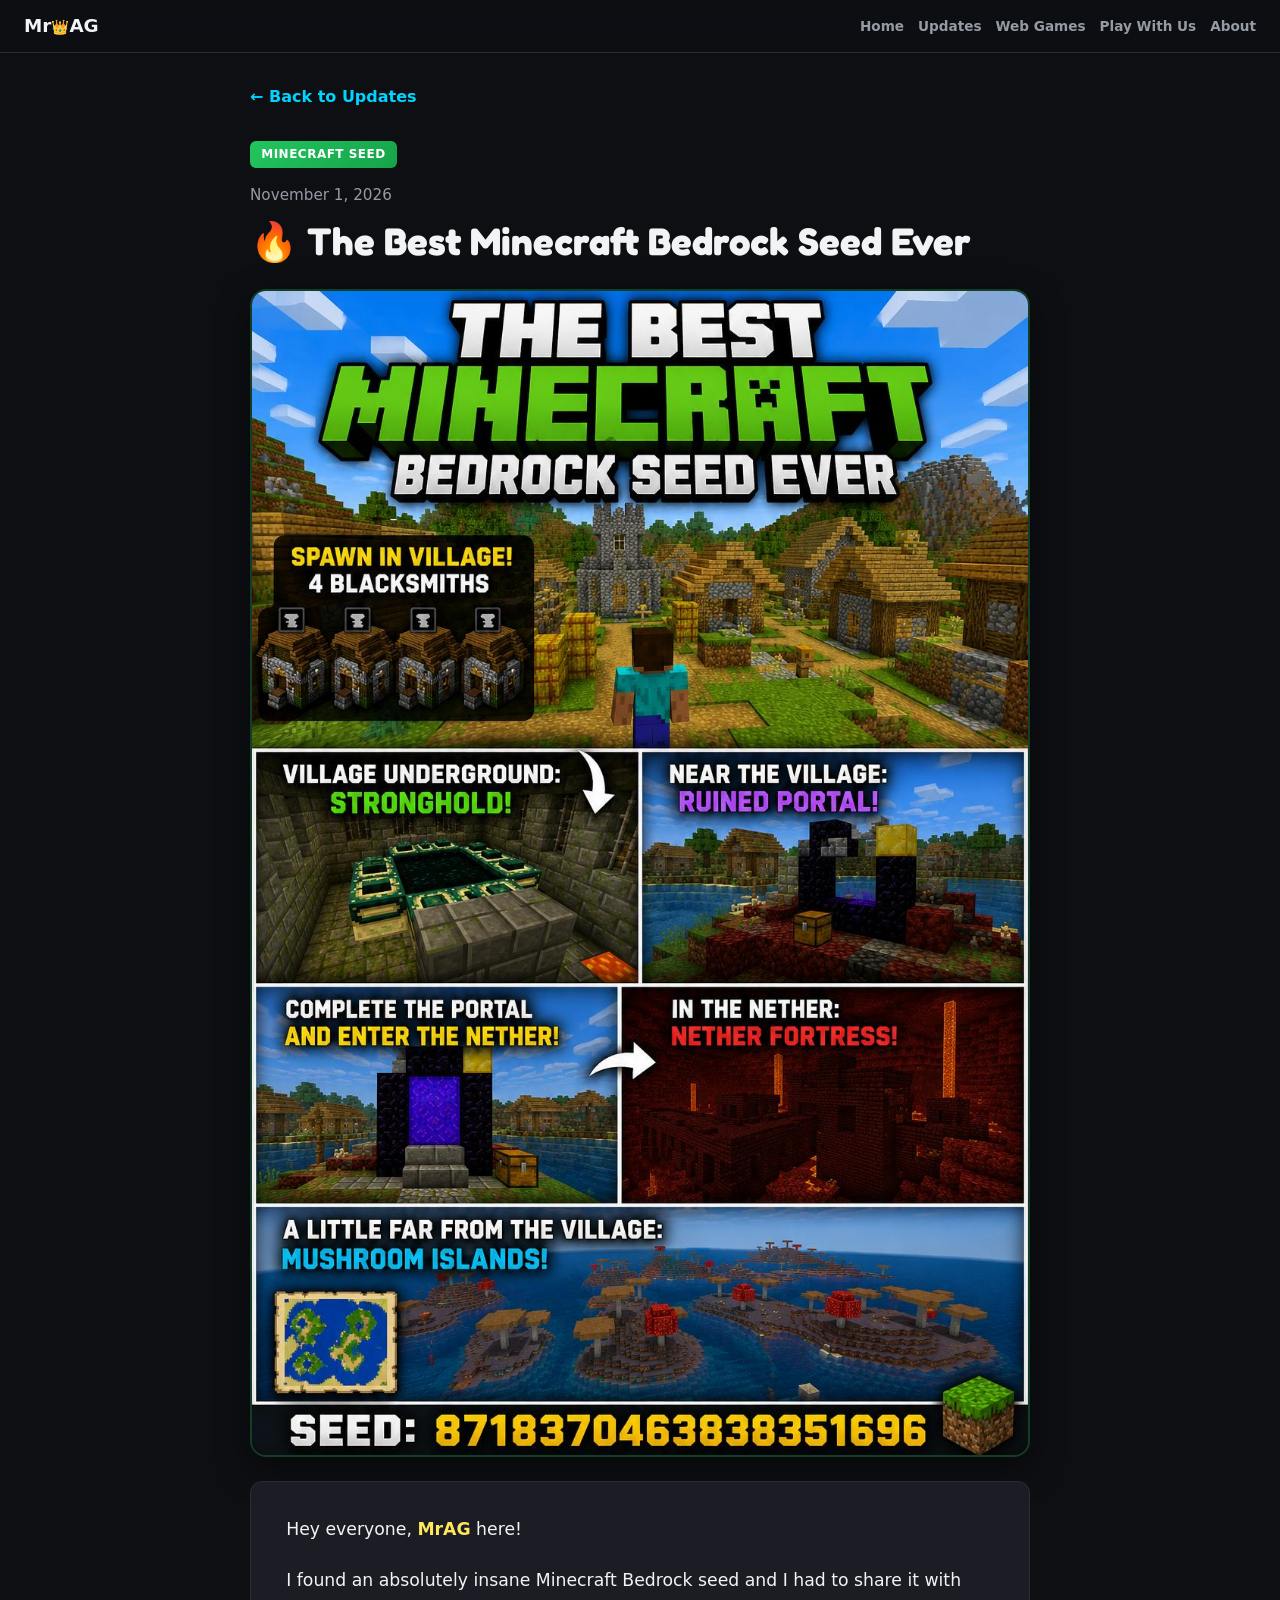
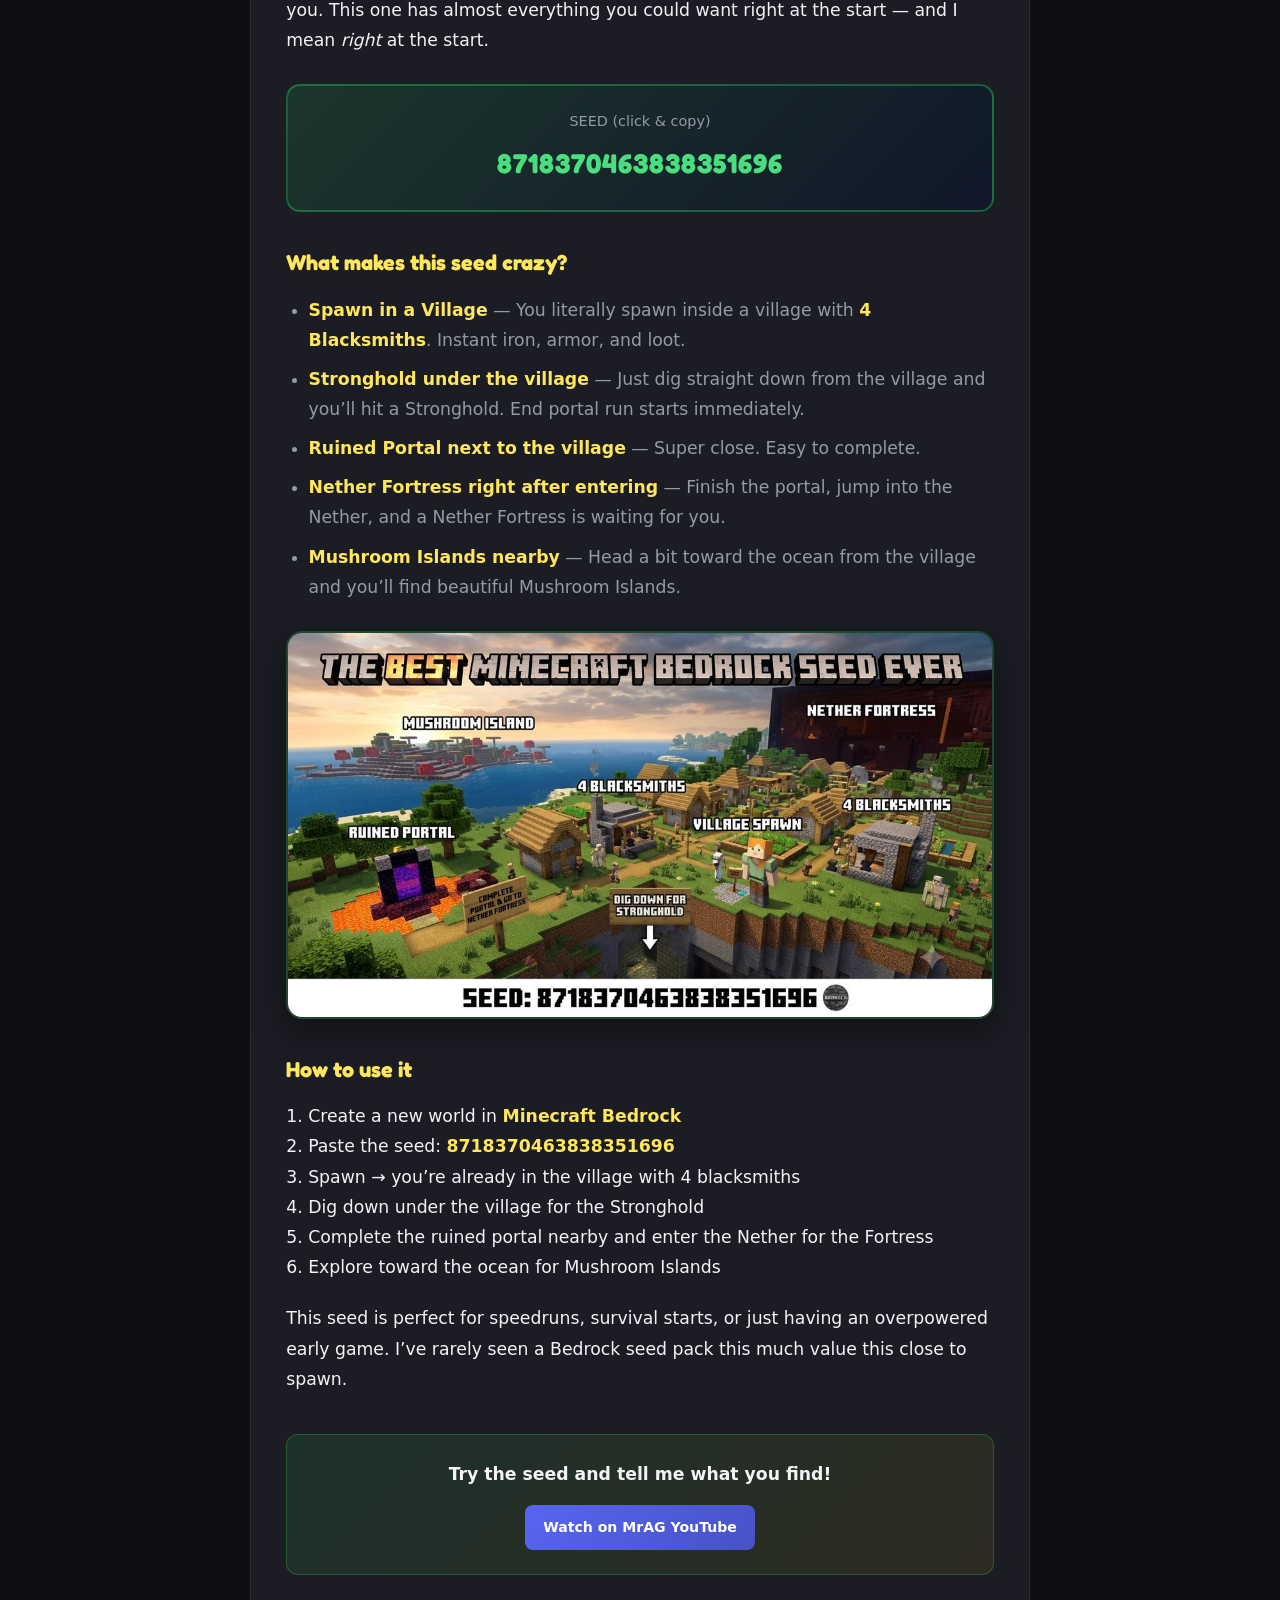
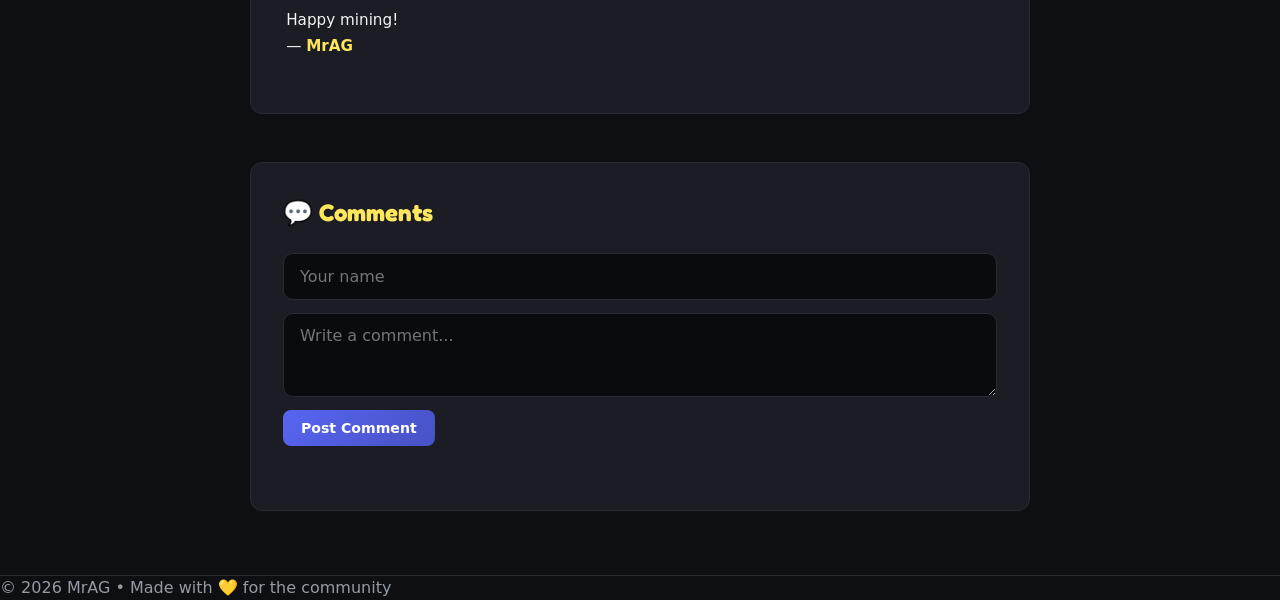
==== commit 1feb2867: "To Reduce Size" ====
--- a/post-best-bedrock-seed.html
+++ b/post-best-bedrock-seed.html
@@ -195,6 +195,8 @@
       --darker: #0a0b0e;
     }
     body {
+      overflow-x: hidden;
+      overflow-y: auto !important;
       background: var(--bg) !important;
       color: var(--text);
       font-family: Inter, "Segoe UI", system-ui, sans-serif;
@@ -281,7 +283,7 @@
         </div>
 
         <div class="post-image">
-          <img src="seed-guide.jpg" alt="The Best Minecraft Bedrock Seed Ever - Full Guide" />
+          <img loading="lazy" decoding="async" src="seed-guide.jpg" alt="The Best Minecraft Bedrock Seed Ever - Full Guide" />
         </div>
 
         <div class="post-body">
@@ -304,7 +306,7 @@
           </ul>
 
           <div class="post-image" style="margin: 1.8rem 0;">
-            <img src="seed-overview.jpg" alt="Seed overview - Village, Portal, Stronghold, Mushroom Island" />
+            <img loading="lazy" decoding="async" src="seed-overview.jpg" alt="Seed overview - Village, Portal, Stronghold, Mushroom Island" />
           </div>
 
           <h2>How to use it</h2>
--- a/style.css
+++ b/style.css
@@ -550,3 +550,94 @@
 .nav-item[data-section="games"]::after{opacity:.95!important;animation:ag-lightning-flicker .38s steps(2,end) infinite,ag-lightning-travel 1.1s linear infinite!important;}
 .nav-item[data-section="games"] .nav-icon{filter:drop-shadow(0 0 5px #ff3159) drop-shadow(0 0 10px #ff174d);animation:ag-icon-zap .55s ease-in-out infinite alternate;}
 @media(prefers-reduced-motion:reduce){.nav-item[data-section]::before,.nav-item[data-section]::after,.nav-item[data-section] .nav-icon,.nav-item[data-section="games"]{animation:none!important}}
+
+/* ========== Minecraft-style page loader ========== */
+.mc-loader {
+  position: fixed;
+  inset: 0;
+  z-index: 99999;
+  display: flex;
+  align-items: center;
+  justify-content: center;
+  background:
+    radial-gradient(ellipse at 50% 30%, rgba(40, 80, 40, 0.35), transparent 55%),
+    linear-gradient(180deg, #1a2a1a 0%, #0d1510 50%, #0a100c 100%);
+  transition: opacity 0.55s ease, visibility 0.55s ease;
+}
+.mc-loader.mc-done {
+  opacity: 0;
+  visibility: hidden;
+  pointer-events: none;
+}
+.mc-loader-inner {
+  width: min(420px, 90vw);
+  text-align: center;
+  font-family: "Segoe UI", system-ui, sans-serif;
+}
+.mc-title {
+  font-size: clamp(2rem, 8vw, 2.8rem);
+  font-weight: 900;
+  letter-spacing: 0.04em;
+  color: #fff;
+  text-shadow:
+    3px 3px 0 #3f3f3f,
+    0 0 20px rgba(0, 0, 0, 0.5);
+  margin-bottom: 2px;
+}
+.mc-edition {
+  font-size: 0.75rem;
+  font-weight: 700;
+  letter-spacing: 0.25em;
+  color: #c6c6c6;
+  margin-bottom: 28px;
+}
+.mc-status {
+  color: #e0e0e0;
+  font-size: 1.05rem;
+  font-weight: 600;
+  margin-bottom: 14px;
+  text-shadow: 1px 1px 0 #000;
+}
+.mc-bar-wrap {
+  height: 18px;
+  background: #373737;
+  border: 3px solid #000;
+  box-shadow: inset 0 0 0 1px #555;
+  position: relative;
+  overflow: hidden;
+}
+.mc-bar {
+  height: 100%;
+  width: 0%;
+  background: linear-gradient(180deg, #b5ff5a 0%, #5ecf00 45%, #3a9e00 100%);
+  box-shadow: inset 0 2px 0 rgba(255,255,255,0.35), inset 0 -2px 0 rgba(0,0,0,0.25);
+  transition: width 0.15s linear;
+}
+.mc-percent {
+  margin-top: 8px;
+  font-size: 0.8rem;
+  color: #9e9e9e;
+  font-variant-numeric: tabular-nums;
+}
+.mc-tip {
+  margin-top: 22px;
+  padding: 12px 14px;
+  background: rgba(30, 30, 30, 0.92);
+  border: 2px solid #1a1a1a;
+  box-shadow: inset 0 0 0 1px #4a4a4a;
+  color: #c8c8c8;
+  font-size: 0.82rem;
+  line-height: 1.45;
+  text-align: left;
+  min-height: 3.2em;
+}
+body.mc-loading {
+  overflow: hidden;
+}
+
+
+/* post page scroll fix — never lock body on posts */
+body:not(.mc-loading) {
+  overflow-x: hidden;
+  overflow-y: auto !important;
+}
